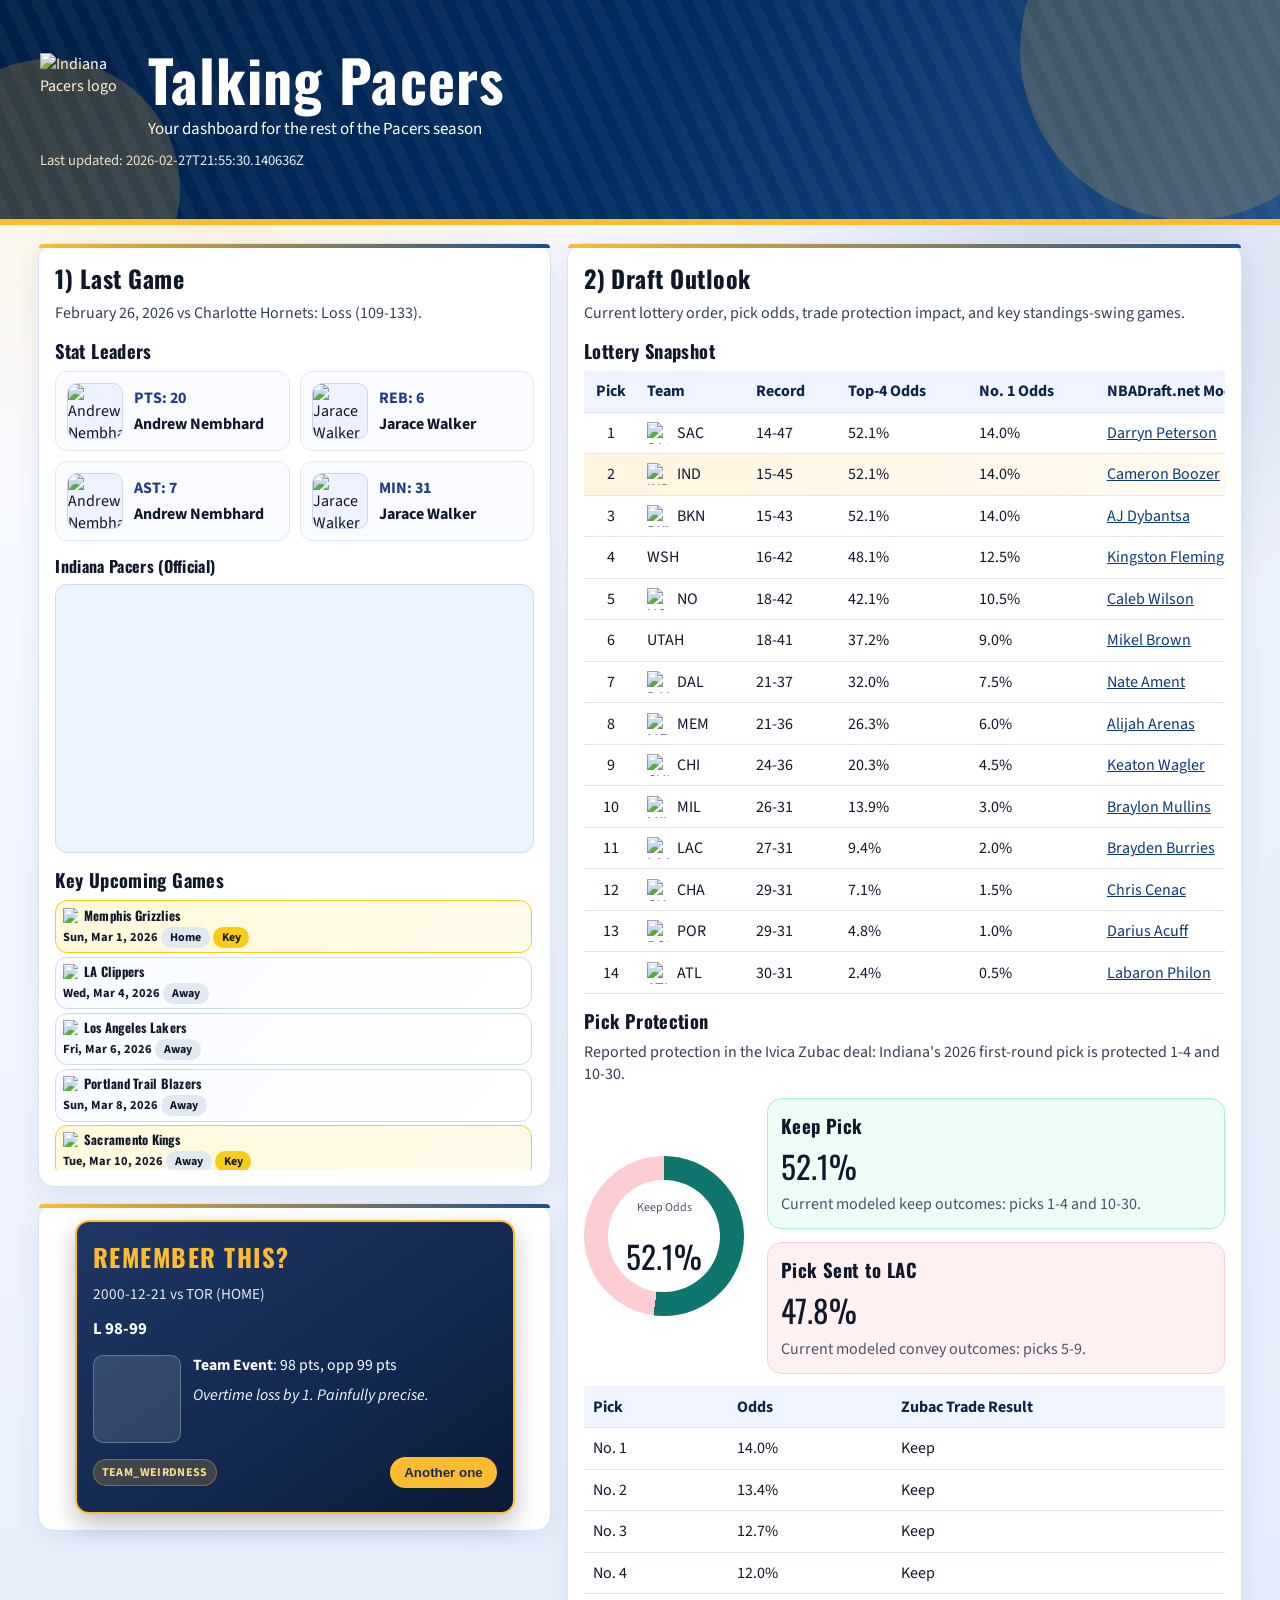
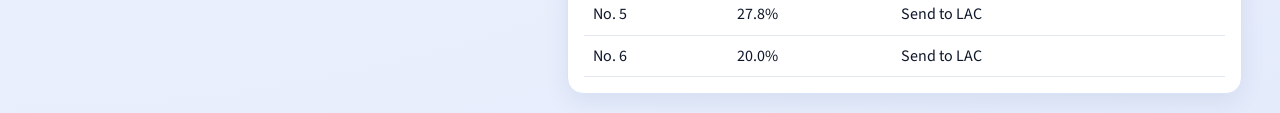
==== index.html @ 28912258 "Fix remember-this layout stacking and image fallback behavior" ====
<!doctype html>
<html lang="en">
  <head>
    <meta charset="UTF-8" />
    <meta name="viewport" content="width=device-width, initial-scale=1.0" />
    <title>Talking Pacers</title>
    <link rel="preconnect" href="https://fonts.googleapis.com" />
    <link rel="preconnect" href="https://fonts.gstatic.com" crossorigin />
    <link href="https://fonts.googleapis.com/css2?family=Oswald:wght@400;600;700&family=Source+Sans+3:wght@400;600;700&display=swap" rel="stylesheet" />
    <link rel="stylesheet" href="styles.css?v=20260224-4" />
  </head>
  <body>
    <header class="hero">
      <div class="hero__overlay"></div>
      <div class="hero__content">
        <div class="hero__brand">
          <img class="hero-logo" src="https://cdn.nba.com/logos/nba/1610612754/primary/L/logo.svg" alt="Indiana Pacers logo" />
          <div>
            <h1>Talking Pacers</h1>
            <p class="subtitle">Your dashboard for the rest of the Pacers season</p>
          </div>
        </div>
      </div>
    </header>

    <main>
      <div class="dashboard-grid">
        <div class="left-column">
          <section class="panel panel-missed" aria-labelledby="missed-title">
            <h2 id="missed-title">1) Last Game</h2>
            <p id="missed-meta" class="section-note"></p>
            <h3 class="subhead">Stat Leaders</h3>
            <div id="missed-grid" class="leader-grid"></div>
            <div id="missed-highlight" class="highlight-wrap"></div>
            <h3 class="subhead">Key Upcoming Games</h3>
            <div id="games-list" class="games"></div>
          </section>
        </div>

        <section class="panel panel-draft" aria-labelledby="draft-title">
          <h2 id="draft-title">2) Draft Outlook</h2>
          <p class="section-note">Current lottery order, pick odds, trade protection impact, and key standings-swing games.</p>

          <h3 class="subhead">Lottery Snapshot</h3>
          <div id="standings-table" class="table-wrap"></div>

          <h3 class="subhead">Pick Protection</h3>
          <p id="protection-summary" class="section-note"></p>
          <div class="odds-viz-wrap">
            <div id="odds-ring" class="odds-ring">
              <div class="odds-ring__inner">
                <p class="odds-ring__label">Keep Odds</p>
                <p id="keep-pct-ring" class="odds-ring__value"></p>
              </div>
            </div>
            <div class="odds-grid">
              <article class="odds-card keep">
                <h3>Keep Pick</h3>
                <p id="keep-pct" class="big-pct"></p>
                <p id="keep-detail" class="muted"></p>
              </article>
              <article class="odds-card send">
                <h3>Pick Sent to LAC</h3>
                <p id="send-pct" class="big-pct"></p>
                <p id="send-detail" class="muted"></p>
              </article>
            </div>
          </div>
          <div id="pick-odds-breakdown" class="table-wrap"></div>

        </section>

      </div>

    </main>

    <script src="script.js?v=20260224-4"></script>
    <script type="module">
      import { FEATURES } from './config/features.js';

      async function loadRememberThisCard() {
        try {
          const mod = await import('./components/RememberThisCard.jsx');
          return mod.default;
        } catch (_err) {
          const response = await fetch('./components/RememberThisCard.jsx', { cache: 'no-store' });
          const source = await response.text();
          const blobUrl = URL.createObjectURL(new Blob([source], { type: 'text/javascript' }));
          const mod = await import(blobUrl);
          URL.revokeObjectURL(blobUrl);
          return mod.default;
        }
      }

      if (FEATURES.rememberThis) {
        const grid = document.querySelector('.dashboard-grid');
        if (grid) {
          const RememberThisCard = await loadRememberThisCard();
          const section = document.createElement('section');
          section.className = 'panel remember-this-section';
          section.setAttribute('aria-label', 'Remember This?');
          section.appendChild(RememberThisCard());
          const leftColumn = grid.querySelector('.left-column');
          if (leftColumn) {
            leftColumn.appendChild(section);
          } else {
            grid.appendChild(section);
          }
        }
      }
    </script>
  </body>
</html>
---- styles.css ----
:root {
  --pacers-blue: #002d62;
  --pacers-yellow: #fdbb30;
  --pacers-slate: #1f4e88;
  --ink: #0f172a;
  --panel: #ffffff;
  --line: #d8e3f8;
  --danger: #be123c;
  --success: #0f766e;
}

* {
  box-sizing: border-box;
}

body {
  margin: 0;
  font-family: "Source Sans 3", "Helvetica Neue", sans-serif;
  color: var(--ink);
  background:
    radial-gradient(circle at 15% 5%, rgba(253, 187, 48, 0.2) 0, transparent 22%),
    radial-gradient(circle at 85% 18%, rgba(0, 45, 98, 0.14) 0, transparent 18%),
    radial-gradient(circle at top left, #ffffff 0%, #f2f5ff 38%, #e4ebfb 100%);
}

.hero {
  position: relative;
  overflow: hidden;
  color: #fff;
  background: linear-gradient(125deg, #001f46 0%, #002d62 50%, #1f4e88 100%);
  border-bottom: 6px solid var(--pacers-yellow);
}

.hero::before,
.hero::after {
  content: "";
  position: absolute;
  border-radius: 999px;
  background: rgba(253, 187, 48, 0.2);
}

.hero::before {
  width: 340px;
  height: 340px;
  top: -120px;
  right: -80px;
}

.hero::after {
  width: 260px;
  height: 260px;
  bottom: -100px;
  left: -80px;
}

.hero__overlay {
  position: absolute;
  inset: 0;
  background: repeating-linear-gradient(
    65deg,
    rgba(255, 255, 255, 0.04) 0,
    rgba(255, 255, 255, 0.04) 12px,
    transparent 12px,
    transparent 24px
  );
}

.hero__content {
  position: relative;
  max-width: 1240px;
  margin: 0 auto;
  padding: 3rem 1.25rem;
}

.hero__brand {
  display: flex;
  gap: 1rem;
  align-items: center;
}

.hero-logo {
  width: 92px;
  height: 92px;
  object-fit: contain;
  filter: drop-shadow(0 8px 18px rgba(0, 0, 0, 0.35));
}

.eyebrow {
  margin: 0;
  font-family: Oswald, sans-serif;
  text-transform: uppercase;
  letter-spacing: 0.08em;
  color: var(--pacers-yellow);
}

h1,
h2,
h3 {
  font-family: Oswald, sans-serif;
  letter-spacing: 0.02em;
  margin: 0;
}

h1 {
  margin-top: 0.18rem;
  font-size: clamp(2rem, 6vw, 3.6rem);
  line-height: 1;
}

.subtitle {
  margin: 0.55rem 0;
  max-width: 780px;
  font-size: 1.06rem;
}

.as-of {
  margin: 0;
  font-size: 0.92rem;
  opacity: 0.9;
}

main {
  max-width: 1240px;
  margin: 0 auto;
  padding: 1.15rem;
  display: grid;
  gap: 1rem;
}

.dashboard-grid {
  display: grid;
  gap: 1rem;
  grid-template-columns: minmax(320px, 0.95fr) minmax(520px, 1.25fr);
  align-items: start;
}

.left-column {
  display: grid;
  gap: 1rem;
  align-content: start;
}

.panel-draft {
  align-self: start;
}

.panel {
  background: var(--panel);
  border: 1px solid var(--line);
  border-radius: 16px;
  padding: 1rem;
  box-shadow: 0 8px 24px rgba(0, 45, 98, 0.08);
  position: relative;
}

.panel::before {
  content: "";
  position: absolute;
  top: 0;
  left: 0;
  right: 0;
  height: 4px;
  border-radius: 16px 16px 0 0;
  background: linear-gradient(90deg, var(--pacers-yellow), var(--pacers-slate));
}

.subhead {
  margin-top: 0.8rem;
  margin-bottom: 0.45rem;
  font-size: 1.15rem;
}

.section-note {
  margin: 0.35rem 0 0.8rem;
  color: #334155;
}

.table-wrap {
  overflow-x: auto;
}

table {
  width: 100%;
  border-collapse: collapse;
  min-width: 720px;
}

th,
td {
  padding: 0.58rem;
  border-bottom: 1px solid #e2e8f0;
  text-align: left;
}

th {
  background: #eff4ff;
  color: #0b2447;
  font-weight: 700;
}

.draft-table th:first-child,
.draft-table td:first-child {
  width: 54px;
  text-align: center;
}

tr.pacers-row {
  background: linear-gradient(90deg, rgba(253, 187, 48, 0.15) 0%, rgba(253, 187, 48, 0.06) 100%);
}

.team-cell {
  display: flex;
  align-items: center;
  gap: 0.45rem;
}

.team-logo {
  width: 22px;
  height: 22px;
  object-fit: contain;
}

.odds-viz-wrap {
  display: grid;
  grid-template-columns: 170px 1fr;
  gap: 0.8rem;
  align-items: center;
  margin-bottom: 0.8rem;
}

.odds-ring {
  width: 160px;
  height: 160px;
  border-radius: 999px;
  background: conic-gradient(var(--success) var(--keep-angle, 0deg), #fecdd3 0);
  display: grid;
  place-items: center;
}

.odds-ring__inner {
  width: 112px;
  height: 112px;
  border-radius: 999px;
  background: #fff;
  display: grid;
  place-items: center;
  text-align: center;
  padding: 0.4rem;
}

.odds-ring__label {
  margin: 0;
  font-size: 0.75rem;
  color: #475569;
}

.odds-ring__value {
  margin: 0;
  font-family: Oswald, sans-serif;
  font-size: 1.95rem;
  line-height: 1;
}

.odds-grid {
  display: grid;
  gap: 0.8rem;
}

.odds-card {
  border-radius: 14px;
  padding: 0.82rem;
  border: 1px solid transparent;
}

.odds-card.keep {
  background: #ecfdf5;
  border-color: #a7f3d0;
}

.odds-card.send {
  background: #fff1f2;
  border-color: #fecdd3;
}

.big-pct {
  margin: 0.26rem 0;
  font-size: 1.95rem;
  font-family: Oswald, sans-serif;
}

.muted {
  margin: 0;
  color: #475569;
}

.games {
  display: grid;
  gap: 0.22rem;
  grid-template-columns: 1fr;
  max-height: 270px;
  overflow-y: auto;
  padding-right: 0.15rem;
}

.game-item {
  border: 1px solid #c9dbfb;
  background: linear-gradient(130deg, #f8fbff 0%, #ffffff 100%);
  border-radius: 12px;
  padding: 0.28rem 0.42rem;
}

.game-item.key-game {
  border-color: #facc15;
  background: linear-gradient(130deg, #fff9db 0%, #fffbeb 100%);
}

.game-heading {
  display: flex;
  align-items: center;
  gap: 0.36rem;
  font-size: 0.8rem;
  margin: 0;
}

.game-logo {
  width: 15px;
  height: 15px;
  object-fit: contain;
}

.badge {
  display: inline-block;
  background: #e2e8f0;
  color: #0f172a;
  border-radius: 999px;
  padding: 0.12rem 0.55rem;
  font-size: 0.75rem;
  font-weight: 700;
}

.key-badge {
  background: #facc15;
  color: #111827;
}

.game-item p {
  margin: 0.12rem 0 0;
  font-size: 0.78rem;
}

.leader-grid {
  display: grid;
  grid-template-columns: repeat(2, minmax(0, 1fr));
  gap: 0.65rem;
}

.highlight-wrap {
  margin-top: 0.8rem;
}

.highlight-wrap h3 {
  font-size: 1rem;
  margin-bottom: 0.4rem;
}

.highlight-frame {
  border: 1px solid #c9dbfb;
  background: #eef4ff;
  border-radius: 12px;
  overflow: hidden;
  aspect-ratio: 16 / 9;
}

.highlight-frame iframe {
  width: 100%;
  height: 100%;
  border: 0;
}

.leader-card {
  border: 1px solid #dbeafe;
  border-radius: 12px;
  background: #f9fbff;
  padding: 0.68rem;
  display: grid;
  grid-template-columns: 56px 1fr;
  gap: 0.68rem;
  align-items: center;
}

.leader-photo {
  width: 56px;
  height: 56px;
  border-radius: 10px;
  object-fit: cover;
  background: #eef2ff;
  border: 1px solid #c9d6f2;
}

.stat-chip {
  display: inline-block;
  border-radius: 999px;
  background: #dbeafe;
  color: #1e3a8a;
  font-weight: 700;
  font-size: 0.72rem;
  padding: 0.12rem 0.46rem;
}

.leader-name {
  margin: 0.2rem 0 0;
  font-weight: 700;
}

.leader-statline {
  margin: 0;
  font-weight: 700;
  color: #1e3a8a;
}

.result-loss {
  color: #15803d;
  font-weight: 700;
}

.result-win {
  color: #b91c1c;
  font-weight: 700;
}

.small {
  margin: 0.2rem 0 0;
  color: #475569;
  font-size: 0.92rem;
}

.status-banner {
  margin: 0.35rem 0 0.65rem;
  padding: 0.45rem 0.6rem;
  border-radius: 8px;
  font-size: 0.88rem;
  font-weight: 700;
}

.status-banner-disabled {
  background: #fee2e2;
  color: #991b1b;
  border: 1px solid #fca5a5;
}

.status-banner-stale {
  background: #fef3c7;
  color: #92400e;
  border: 1px solid #fcd34d;
}

.status-banner-live {
  background: #dbeafe;
  color: #1e3a8a;
  border: 1px solid #93c5fd;
}

.sources ul {
  margin: 0.5rem 0 0;
  padding-left: 1rem;
}

.sources li {
  margin: 0.4rem 0;
}

a {
  color: #0a3a7a;
}

@media (max-width: 980px) {
  .dashboard-grid {
    grid-template-columns: 1fr;
  }

  .odds-viz-wrap {
    grid-template-columns: 1fr;
    justify-items: start;
  }
}

@media (max-width: 700px) {
  .hero__content {
    padding: 2.25rem 1rem;
  }

  .hero__brand {
    flex-direction: column;
    align-items: flex-start;
  }

  .hero-logo {
    width: 72px;
    height: 72px;
  }

  .panel {
    padding: 0.85rem;
  }

  .leader-card {
    grid-template-columns: 48px 1fr;
  }

  .leader-photo {
    width: 48px;
    height: 48px;
  }

  .leader-grid {
    grid-template-columns: 1fr;
  }
}

@media (max-width: 768px) {
  html,
  body {
    max-width: 100%;
    overflow-x: hidden;
  }

  main {
    padding: 0.9rem 0.75rem;
  }

  .dashboard-grid,
  .panel,
  .odds-viz-wrap,
  .odds-grid,
  .leader-grid,
  .leader-card {
    min-width: 0;
  }

  .panel {
    border-radius: 14px;
  }

  .table-wrap {
    width: 100%;
    max-width: 100%;
  }

  table {
    min-width: 640px;
  }

  th,
  td {
    padding: 0.5rem;
    font-size: 0.92rem;
  }

  .team-cell,
  .game-heading {
    flex-wrap: wrap;
  }

  .odds-viz-wrap {
    gap: 0.7rem;
  }

  .odds-ring {
    width: 140px;
    height: 140px;
  }

  .odds-ring__inner {
    width: 96px;
    height: 96px;
  }

  .odds-ring__value,
  .big-pct {
    font-size: 1.7rem;
  }

  .games {
    max-height: 250px;
  }
}

@media (max-width: 480px) {
  .hero__content {
    padding: 2rem 0.85rem;
  }

  main {
    padding: 0.75rem 0.55rem;
  }

  .panel {
    padding: 0.75rem;
  }

  .subhead {
    font-size: 1.05rem;
  }

  table {
    min-width: 560px;
  }

  th,
  td {
    font-size: 0.86rem;
  }
}
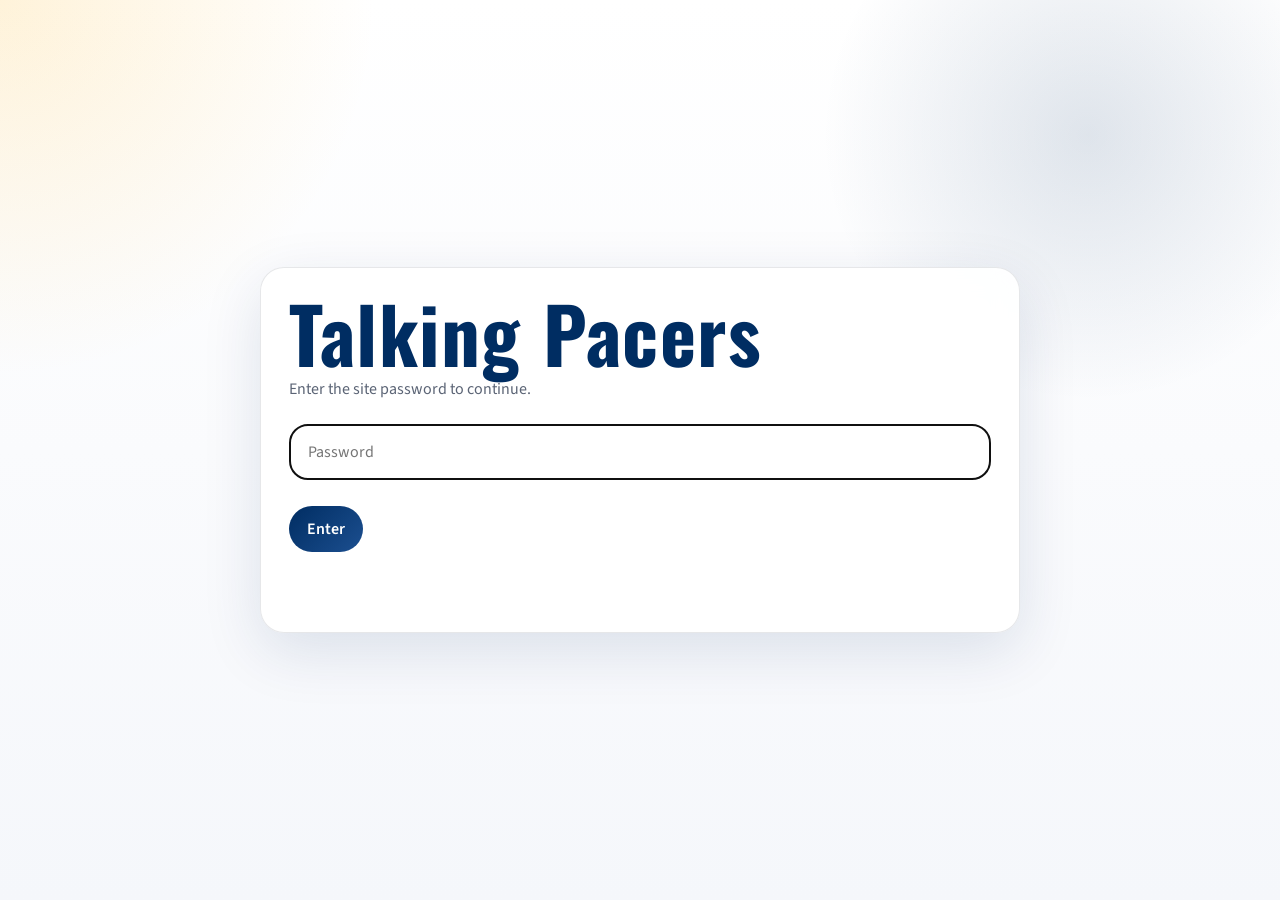
==== commit 0744e3f6: "Add server-side Pacers ask endpoint" ====
--- a/index.html
+++ b/index.html
@@ -6,107 +6,286 @@
     <title>Talking Pacers</title>
     <link rel="preconnect" href="https://fonts.googleapis.com" />
     <link rel="preconnect" href="https://fonts.gstatic.com" crossorigin />
-    <link href="https://fonts.googleapis.com/css2?family=Oswald:wght@400;600;700&family=Source+Sans+3:wght@400;600;700&display=swap" rel="stylesheet" />
-    <link rel="stylesheet" href="styles.css?v=20260224-4" />
+    <link href="https://fonts.googleapis.com/css2?family=Oswald:wght@400;600;700&family=Source+Sans+3:wght@400;500;600&display=swap" rel="stylesheet" />
+    <style>
+      :root {
+        --bg: #f5f7fb;
+        --panel: rgba(255, 255, 255, 0.92);
+        --ink: #0f172a;
+        --muted: #5b6475;
+        --line: rgba(15, 23, 42, 0.1);
+        --blue: #002d62;
+        --gold: #fdbb30;
+      }
+
+      * { box-sizing: border-box; }
+
+      body {
+        margin: 0;
+        min-height: 100vh;
+        font-family: "Source Sans 3", "Helvetica Neue", sans-serif;
+        color: var(--ink);
+        background:
+          radial-gradient(circle at top left, rgba(253, 187, 48, 0.18), transparent 24%),
+          radial-gradient(circle at 85% 15%, rgba(0, 45, 98, 0.12), transparent 20%),
+          linear-gradient(180deg, #ffffff 0%, var(--bg) 100%);
+      }
+
+      .shell {
+        min-height: 100vh;
+        display: grid;
+        place-items: center;
+        padding: 24px;
+      }
+
+      .card {
+        width: min(100%, 760px);
+        background: var(--panel);
+        border: 1px solid var(--line);
+        border-radius: 24px;
+        box-shadow: 0 18px 60px rgba(0, 45, 98, 0.12);
+        padding: 28px;
+        position: relative;
+        backdrop-filter: blur(12px);
+      }
+
+      .lock-btn {
+        position: absolute;
+        top: 16px;
+        right: 16px;
+        border: 1px solid var(--line);
+        background: #fff;
+        color: var(--muted);
+        border-radius: 999px;
+        padding: 8px 12px;
+        font: inherit;
+        cursor: pointer;
+      }
+
+      .lock-btn:hover { color: var(--ink); }
+
+      .gate, .app {
+        display: none;
+      }
+
+      .gate.active, .app.active {
+        display: block;
+      }
+
+      h1 {
+        margin: 0 0 10px;
+        font-family: Oswald, sans-serif;
+        font-size: clamp(2.2rem, 8vw, 4.8rem);
+        line-height: 0.95;
+        letter-spacing: 0.02em;
+        color: var(--blue);
+      }
+
+      .subtle {
+        margin: 0 0 24px;
+        color: var(--muted);
+        font-size: 1rem;
+      }
+
+      .field,
+      .ask-box {
+        width: 100%;
+        border: 1px solid var(--line);
+        border-radius: 18px;
+        padding: 16px 18px;
+        font: inherit;
+        font-size: 1rem;
+        color: var(--ink);
+        background: #fff;
+        resize: vertical;
+      }
+
+      .field { margin-bottom: 12px; }
+
+      .actions {
+        display: flex;
+        gap: 12px;
+        margin-top: 14px;
+        align-items: center;
+        flex-wrap: wrap;
+      }
+
+      .btn {
+        border: 0;
+        border-radius: 999px;
+        padding: 12px 18px;
+        font: inherit;
+        font-weight: 600;
+        cursor: pointer;
+      }
+
+      .btn-primary {
+        background: linear-gradient(135deg, var(--blue), #1c4f90);
+        color: #fff;
+      }
+
+      .btn-secondary {
+        background: #fff;
+        border: 1px solid var(--line);
+        color: var(--muted);
+      }
+
+      .status {
+        min-height: 24px;
+        margin-top: 12px;
+        color: var(--muted);
+      }
+
+      .answer {
+        margin-top: 18px;
+        padding-top: 18px;
+        border-top: 1px solid var(--line);
+        color: var(--ink);
+        white-space: pre-wrap;
+      }
+
+      .hint {
+        margin-top: 10px;
+        font-size: 0.92rem;
+        color: var(--muted);
+      }
+
+      @media (max-width: 640px) {
+        .card { padding: 22px; border-radius: 20px; }
+      }
+    </style>
   </head>
   <body>
-    <header class="hero">
-      <div class="hero__overlay"></div>
-      <div class="hero__content">
-        <div class="hero__brand">
-          <img class="hero-logo" src="https://cdn.nba.com/logos/nba/1610612754/primary/L/logo.svg" alt="Indiana Pacers logo" />
-          <div>
-            <h1>Talking Pacers</h1>
-            <p class="subtitle">Your dashboard for the rest of the Pacers season</p>
+    <div class="shell">
+      <main class="card" aria-live="polite">
+        <button id="logoutButton" class="lock-btn" type="button" hidden title="Lock and log out">Lock</button>
+
+        <section id="passwordGate" class="gate active" aria-labelledby="gate-title">
+          <h1 id="gate-title">Talking Pacers</h1>
+          <p class="subtle">Enter the site password to continue.</p>
+          <input id="passwordInput" class="field" type="password" placeholder="Password" autocomplete="current-password" />
+          <div class="actions">
+            <button id="unlockButton" class="btn btn-primary" type="button">Enter</button>
           </div>
-        </div>
-      </div>
-    </header>
-
-    <main>
-      <div class="dashboard-grid">
-        <div class="left-column">
-          <section class="panel panel-missed" aria-labelledby="missed-title">
-            <h2 id="missed-title">1) Last Game</h2>
-            <p id="missed-meta" class="section-note"></p>
-            <h3 class="subhead">Stat Leaders</h3>
-            <div id="missed-grid" class="leader-grid"></div>
-            <div id="missed-highlight" class="highlight-wrap"></div>
-            <h3 class="subhead">Key Upcoming Games</h3>
-            <div id="games-list" class="games"></div>
-          </section>
-        </div>
-
-        <section class="panel panel-draft" aria-labelledby="draft-title">
-          <h2 id="draft-title">2) Draft Outlook</h2>
-          <p class="section-note">Current lottery order, pick odds, trade protection impact, and key standings-swing games.</p>
-
-          <h3 class="subhead">Lottery Snapshot</h3>
-          <div id="standings-table" class="table-wrap"></div>
-
-          <h3 class="subhead">Pick Protection</h3>
-          <p id="protection-summary" class="section-note"></p>
-          <div class="odds-viz-wrap">
-            <div id="odds-ring" class="odds-ring">
-              <div class="odds-ring__inner">
-                <p class="odds-ring__label">Keep Odds</p>
-                <p id="keep-pct-ring" class="odds-ring__value"></p>
-              </div>
-            </div>
-            <div class="odds-grid">
-              <article class="odds-card keep">
-                <h3>Keep Pick</h3>
-                <p id="keep-pct" class="big-pct"></p>
-                <p id="keep-detail" class="muted"></p>
-              </article>
-              <article class="odds-card send">
-                <h3>Pick Sent to LAC</h3>
-                <p id="send-pct" class="big-pct"></p>
-                <p id="send-detail" class="muted"></p>
-              </article>
-            </div>
+          <p id="gateStatus" class="status"></p>
+        </section>
+
+        <section id="chatApp" class="app" aria-labelledby="app-title">
+          <h1 id="app-title">Let's talk pacers.</h1>
+          <p class="subtle">Ask a Pacers question. Full AI and RAG wiring will plug in here later.</p>
+          <textarea id="questionInput" class="ask-box" rows="6" placeholder="What do you want to know about the Pacers?"></textarea>
+          <div class="actions">
+            <button id="askButton" class="btn btn-primary" type="button">Ask</button>
           </div>
-          <div id="pick-odds-breakdown" class="table-wrap"></div>
-
+          <p id="askStatus" class="status"></p>
+          <p class="hint">Server-side AI only. Future RAG logic will plug into the same endpoint.</p>
+          <div id="responseBox" class="answer" hidden></div>
         </section>
-
-      </div>
-
-    </main>
-
-    <script src="script.js?v=20260224-4"></script>
-    <script type="module">
-      import { FEATURES } from './config/features.js';
-
-      async function loadRememberThisCard() {
+      </main>
+    </div>
+
+    <script>
+      const PASSWORD = 'IkeDiogu';
+      const ACCESS_KEY = 'talking_pacers_access';
+
+      const passwordGate = document.getElementById('passwordGate');
+      const chatApp = document.getElementById('chatApp');
+      const passwordInput = document.getElementById('passwordInput');
+      const gateStatus = document.getElementById('gateStatus');
+      const responseBox = document.getElementById('responseBox');
+      const askStatus = document.getElementById('askStatus');
+      const questionInput = document.getElementById('questionInput');
+      const logoutButton = document.getElementById('logoutButton');
+      const askButton = document.getElementById('askButton');
+
+      function setUnlocked(unlocked) {
+        if (unlocked) {
+          localStorage.setItem(ACCESS_KEY, 'granted');
+          passwordGate.classList.remove('active');
+          chatApp.classList.add('active');
+          logoutButton.hidden = false;
+          questionInput.focus();
+          return;
+        }
+
+        localStorage.removeItem(ACCESS_KEY);
+        passwordGate.classList.add('active');
+        chatApp.classList.remove('active');
+        logoutButton.hidden = true;
+        responseBox.hidden = true;
+        responseBox.textContent = '';
+        askStatus.textContent = '';
+        gateStatus.textContent = '';
+        passwordInput.value = '';
+        passwordInput.focus();
+      }
+
+      function handleUnlock() {
+        if (passwordInput.value === PASSWORD) {
+          setUnlocked(true);
+        } else {
+          gateStatus.textContent = 'Incorrect password.';
+        }
+      }
+
+      async function handleAsk() {
+        const question = questionInput.value.trim();
+        if (!question) {
+          askStatus.textContent = 'Enter a question first.';
+          responseBox.hidden = true;
+          return;
+        }
+
+        askButton.disabled = true;
+        askButton.textContent = 'Thinking...';
+        askStatus.textContent = 'Loading...';
+        responseBox.hidden = true;
+
         try {
-          const mod = await import('./components/RememberThisCard.jsx');
-          return mod.default;
-        } catch (_err) {
-          const response = await fetch('./components/RememberThisCard.jsx', { cache: 'no-store' });
-          const source = await response.text();
-          const blobUrl = URL.createObjectURL(new Blob([source], { type: 'text/javascript' }));
-          const mod = await import(blobUrl);
-          URL.revokeObjectURL(blobUrl);
-          return mod.default;
-        }
-      }
-
-      if (FEATURES.rememberThis) {
-        const grid = document.querySelector('.dashboard-grid');
-        if (grid) {
-          const RememberThisCard = await loadRememberThisCard();
-          const section = document.createElement('section');
-          section.className = 'panel remember-this-section';
-          section.setAttribute('aria-label', 'Remember This?');
-          section.appendChild(RememberThisCard());
-          const leftColumn = grid.querySelector('.left-column');
-          if (leftColumn) {
-            leftColumn.appendChild(section);
-          } else {
-            grid.appendChild(section);
+          const response = await fetch('/api/ask', {
+            method: 'POST',
+            headers: { 'Content-Type': 'application/json' },
+            body: JSON.stringify({ question })
+          });
+
+          const payload = await response.json();
+          if (!response.ok) {
+            throw new Error(payload.error || 'Request failed.');
           }
-        }
+
+          responseBox.textContent = payload.answer || 'No response returned.';
+          responseBox.hidden = false;
+          askStatus.textContent = '';
+        } catch (error) {
+          askStatus.textContent = error.message || 'Something went wrong.';
+          responseBox.hidden = true;
+        } finally {
+          askButton.disabled = false;
+          askButton.textContent = 'Ask';
+        }
+      }
+
+      document.getElementById('unlockButton').addEventListener('click', handleUnlock);
+      passwordInput.addEventListener('keydown', (event) => {
+        if (event.key === 'Enter') {
+          event.preventDefault();
+          handleUnlock();
+        }
+      });
+
+      askButton.addEventListener('click', handleAsk);
+      questionInput.addEventListener('keydown', (event) => {
+        if ((event.metaKey || event.ctrlKey) && event.key === 'Enter') {
+          event.preventDefault();
+          handleAsk();
+        }
+      });
+      logoutButton.addEventListener('click', () => setUnlocked(false));
+
+      if (localStorage.getItem(ACCESS_KEY) === 'granted') {
+        setUnlocked(true);
+      } else {
+        passwordInput.focus();
       }
     </script>
   </body>
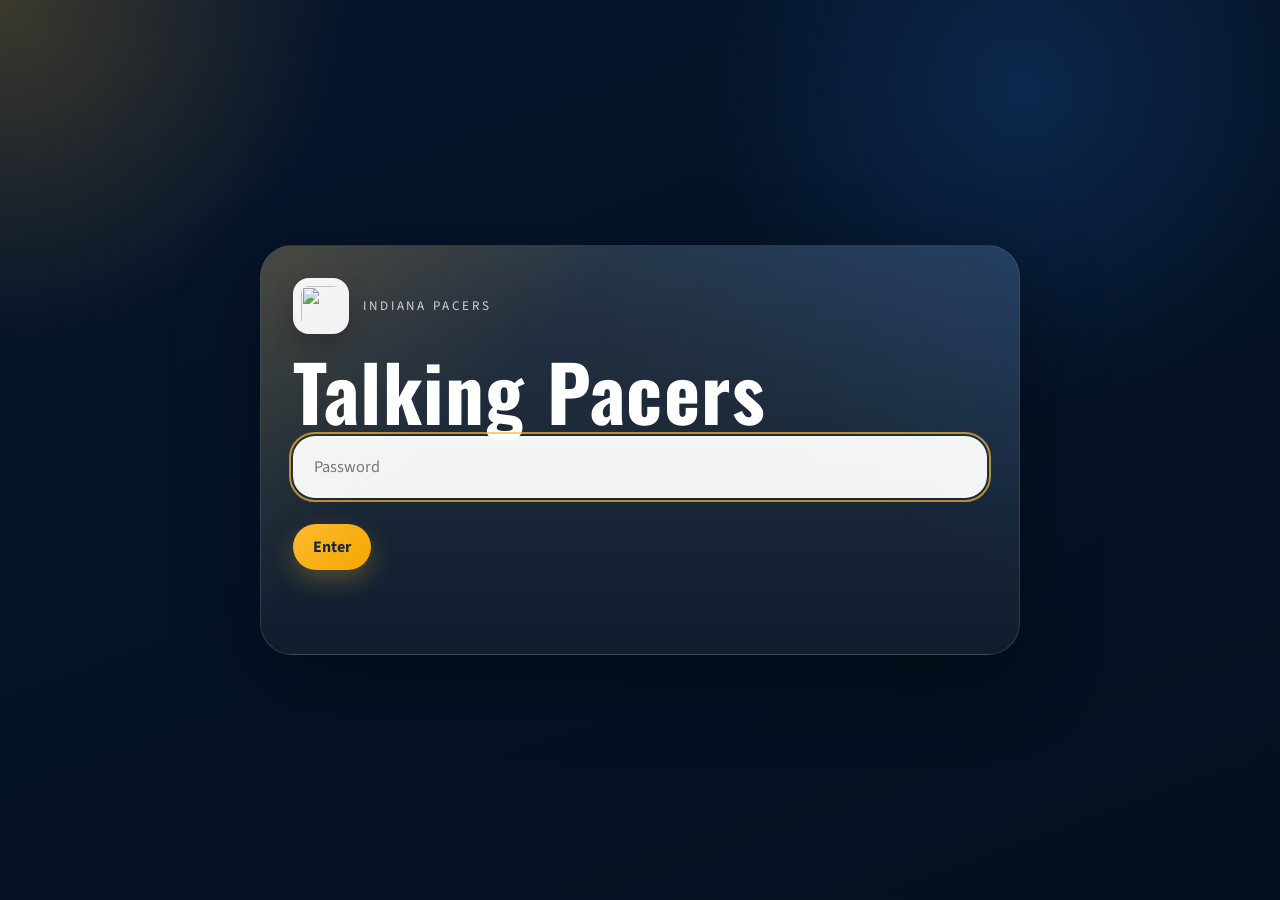
==== commit 21ade7de: "Add grounded Pacers chat and refresh landing page" ====
--- a/index.html
+++ b/index.html
@@ -9,13 +9,17 @@
     <link href="https://fonts.googleapis.com/css2?family=Oswald:wght@400;600;700&family=Source+Sans+3:wght@400;500;600&display=swap" rel="stylesheet" />
     <style>
       :root {
-        --bg: #f5f7fb;
-        --panel: rgba(255, 255, 255, 0.92);
+        --bg: #06152d;
+        --bg-deep: #03101f;
+        --panel: rgba(255, 255, 255, 0.95);
+        --panel-soft: rgba(255, 255, 255, 0.08);
         --ink: #0f172a;
-        --muted: #5b6475;
-        --line: rgba(15, 23, 42, 0.1);
+        --muted: #4c5a70;
+        --line: rgba(255, 255, 255, 0.12);
         --blue: #002d62;
+        --blue-bright: #1f5daa;
         --gold: #fdbb30;
+        --gold-soft: rgba(253, 187, 48, 0.18);
       }
 
       * { box-sizing: border-box; }
@@ -24,11 +28,11 @@
         margin: 0;
         min-height: 100vh;
         font-family: "Source Sans 3", "Helvetica Neue", sans-serif;
-        color: var(--ink);
+        color: #fff;
         background:
-          radial-gradient(circle at top left, rgba(253, 187, 48, 0.18), transparent 24%),
-          radial-gradient(circle at 85% 15%, rgba(0, 45, 98, 0.12), transparent 20%),
-          linear-gradient(180deg, #ffffff 0%, var(--bg) 100%);
+          radial-gradient(circle at top left, rgba(253, 187, 48, 0.22), transparent 22%),
+          radial-gradient(circle at 80% 10%, rgba(31, 93, 170, 0.28), transparent 24%),
+          linear-gradient(160deg, var(--bg) 0%, var(--bg-deep) 100%);
       }
 
       .shell {
@@ -40,29 +44,47 @@
 
       .card {
         width: min(100%, 760px);
-        background: var(--panel);
+        background:
+          linear-gradient(180deg, rgba(255, 255, 255, 0.14), rgba(255, 255, 255, 0.05)),
+          rgba(4, 18, 36, 0.72);
         border: 1px solid var(--line);
-        border-radius: 24px;
-        box-shadow: 0 18px 60px rgba(0, 45, 98, 0.12);
-        padding: 28px;
+        border-radius: 32px;
+        box-shadow: 0 24px 80px rgba(0, 0, 0, 0.34);
+        padding: 32px;
         position: relative;
-        backdrop-filter: blur(12px);
+        overflow: hidden;
+        backdrop-filter: blur(20px);
+      }
+
+      .card::before {
+        content: "";
+        position: absolute;
+        inset: 0;
+        background:
+          linear-gradient(135deg, rgba(253, 187, 48, 0.16), transparent 32%),
+          linear-gradient(210deg, rgba(31, 93, 170, 0.28), transparent 40%);
+        pointer-events: none;
       }
 
       .lock-btn {
         position: absolute;
         top: 16px;
         right: 16px;
-        border: 1px solid var(--line);
-        background: #fff;
-        color: var(--muted);
+        z-index: 1;
+        border: 1px solid rgba(255, 255, 255, 0.18);
+        background: rgba(255, 255, 255, 0.08);
+        color: rgba(255, 255, 255, 0.86);
         border-radius: 999px;
         padding: 8px 12px;
         font: inherit;
         cursor: pointer;
-      }
-
-      .lock-btn:hover { color: var(--ink); }
+        backdrop-filter: blur(8px);
+      }
+
+      .lock-btn:hover {
+        color: #fff;
+        border-color: rgba(253, 187, 48, 0.44);
+      }
 
       .gate, .app {
         display: none;
@@ -70,6 +92,36 @@
 
       .gate.active, .app.active {
         display: block;
+      }
+
+      .gate,
+      .app {
+        position: relative;
+        z-index: 1;
+      }
+
+      .brand {
+        display: flex;
+        align-items: center;
+        gap: 14px;
+        margin-bottom: 20px;
+      }
+
+      .brand-logo {
+        width: 56px;
+        height: 56px;
+        border-radius: 16px;
+        background: rgba(255, 255, 255, 0.94);
+        padding: 8px;
+        box-shadow: 0 12px 24px rgba(0, 0, 0, 0.18);
+      }
+
+      .brand-mark {
+        margin: 0;
+        color: rgba(255, 255, 255, 0.78);
+        font-size: 0.82rem;
+        letter-spacing: 0.22em;
+        text-transform: uppercase;
       }
 
       h1 {
@@ -78,29 +130,37 @@
         font-size: clamp(2.2rem, 8vw, 4.8rem);
         line-height: 0.95;
         letter-spacing: 0.02em;
-        color: var(--blue);
+        color: #ffffff;
+        text-wrap: balance;
       }
 
       .subtle {
         margin: 0 0 24px;
-        color: var(--muted);
+        color: rgba(255, 255, 255, 0.72);
         font-size: 1rem;
       }
 
       .field,
       .ask-box {
         width: 100%;
-        border: 1px solid var(--line);
-        border-radius: 18px;
-        padding: 16px 18px;
+        border: 1px solid rgba(255, 255, 255, 0.16);
+        border-radius: 22px;
+        padding: 18px 20px;
         font: inherit;
-        font-size: 1rem;
+        font-size: 1.02rem;
         color: var(--ink);
-        background: #fff;
+        background: var(--panel);
         resize: vertical;
+        box-shadow: inset 0 1px 0 rgba(255, 255, 255, 0.22);
       }
 
       .field { margin-bottom: 12px; }
+
+      .field:focus,
+      .ask-box:focus {
+        outline: 2px solid rgba(253, 187, 48, 0.7);
+        outline-offset: 2px;
+      }
 
       .actions {
         display: flex;
@@ -113,45 +173,37 @@
       .btn {
         border: 0;
         border-radius: 999px;
-        padding: 12px 18px;
+        padding: 12px 20px;
         font: inherit;
-        font-weight: 600;
+        font-weight: 700;
         cursor: pointer;
       }
 
       .btn-primary {
-        background: linear-gradient(135deg, var(--blue), #1c4f90);
-        color: #fff;
-      }
-
-      .btn-secondary {
-        background: #fff;
-        border: 1px solid var(--line);
-        color: var(--muted);
+        background: linear-gradient(135deg, var(--gold), #f5a600);
+        color: #17263e;
+        box-shadow: 0 10px 24px rgba(253, 187, 48, 0.28);
       }
 
       .status {
         min-height: 24px;
         margin-top: 12px;
-        color: var(--muted);
+        color: rgba(255, 255, 255, 0.74);
       }
 
       .answer {
         margin-top: 18px;
-        padding-top: 18px;
-        border-top: 1px solid var(--line);
-        color: var(--ink);
+        padding: 18px 20px 0;
+        border-top: 1px solid rgba(255, 255, 255, 0.12);
+        color: #f8fbff;
         white-space: pre-wrap;
-      }
-
-      .hint {
-        margin-top: 10px;
-        font-size: 0.92rem;
-        color: var(--muted);
+        font-size: 1.02rem;
+        line-height: 1.6;
       }
 
       @media (max-width: 640px) {
-        .card { padding: 22px; border-radius: 20px; }
+        .card { padding: 24px; border-radius: 24px; }
+        .brand-logo { width: 48px; height: 48px; }
       }
     </style>
   </head>
@@ -161,8 +213,11 @@
         <button id="logoutButton" class="lock-btn" type="button" hidden title="Lock and log out">Lock</button>
 
         <section id="passwordGate" class="gate active" aria-labelledby="gate-title">
+          <div class="brand" aria-hidden="true">
+            <img class="brand-logo" src="https://cdn.nba.com/logos/nba/1610612754/primary/L/logo.svg" alt="" />
+            <p class="brand-mark">Indiana Pacers</p>
+          </div>
           <h1 id="gate-title">Talking Pacers</h1>
-          <p class="subtle">Enter the site password to continue.</p>
           <input id="passwordInput" class="field" type="password" placeholder="Password" autocomplete="current-password" />
           <div class="actions">
             <button id="unlockButton" class="btn btn-primary" type="button">Enter</button>
@@ -171,14 +226,16 @@
         </section>
 
         <section id="chatApp" class="app" aria-labelledby="app-title">
+          <div class="brand" aria-hidden="true">
+            <img class="brand-logo" src="https://cdn.nba.com/logos/nba/1610612754/primary/L/logo.svg" alt="" />
+            <p class="brand-mark">Indiana Pacers</p>
+          </div>
           <h1 id="app-title">Let's talk pacers.</h1>
-          <p class="subtle">Ask a Pacers question. Full AI and RAG wiring will plug in here later.</p>
           <textarea id="questionInput" class="ask-box" rows="6" placeholder="What do you want to know about the Pacers?"></textarea>
           <div class="actions">
             <button id="askButton" class="btn btn-primary" type="button">Ask</button>
           </div>
           <p id="askStatus" class="status"></p>
-          <p class="hint">Server-side AI only. Future RAG logic will plug into the same endpoint.</p>
           <div id="responseBox" class="answer" hidden></div>
         </section>
       </main>
@@ -248,12 +305,16 @@
             body: JSON.stringify({ question })
           });
 
-          const payload = await response.json();
+          const payload = await response.json().catch(() => null);
           if (!response.ok) {
-            throw new Error(payload.error || 'Request failed.');
+            throw new Error(payload?.error || 'OpenAI request failed.');
           }
 
-          responseBox.textContent = payload.answer || 'No response returned.';
+          if (typeof payload?.answer !== 'string' || !payload.answer.trim()) {
+            throw new Error('Malformed response from server.');
+          }
+
+          responseBox.textContent = payload.answer.trim();
           responseBox.hidden = false;
           askStatus.textContent = '';
         } catch (error) {
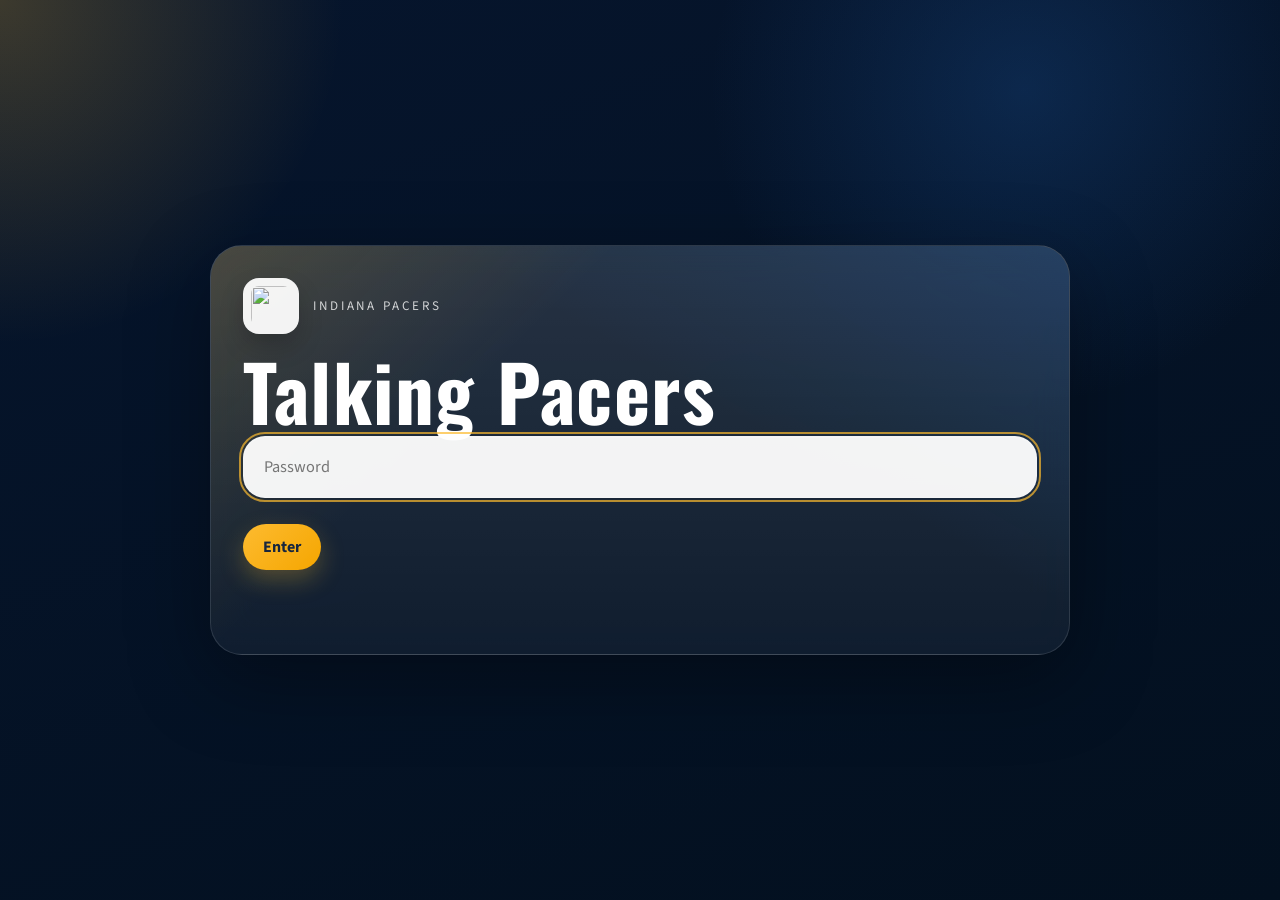
==== commit 32ebd245: "Tighten Phase 1 grounding reliability" ====
--- a/index.html
+++ b/index.html
@@ -12,14 +12,10 @@
         --bg: #06152d;
         --bg-deep: #03101f;
         --panel: rgba(255, 255, 255, 0.95);
-        --panel-soft: rgba(255, 255, 255, 0.08);
         --ink: #0f172a;
         --muted: #4c5a70;
         --line: rgba(255, 255, 255, 0.12);
-        --blue: #002d62;
-        --blue-bright: #1f5daa;
         --gold: #fdbb30;
-        --gold-soft: rgba(253, 187, 48, 0.18);
       }
 
       * { box-sizing: border-box; }
@@ -43,7 +39,7 @@
       }
 
       .card {
-        width: min(100%, 760px);
+        width: min(100%, 860px);
         background:
           linear-gradient(180deg, rgba(255, 255, 255, 0.14), rgba(255, 255, 255, 0.05)),
           rgba(4, 18, 36, 0.72);
@@ -86,19 +82,9 @@
         border-color: rgba(253, 187, 48, 0.44);
       }
 
-      .gate, .app {
-        display: none;
-      }
-
-      .gate.active, .app.active {
-        display: block;
-      }
-
-      .gate,
-      .app {
-        position: relative;
-        z-index: 1;
-      }
+      .gate, .app { display: none; }
+      .gate.active, .app.active { display: block; }
+      .gate, .app { position: relative; z-index: 1; }
 
       .brand {
         display: flex;
@@ -132,12 +118,6 @@
         letter-spacing: 0.02em;
         color: #ffffff;
         text-wrap: balance;
-      }
-
-      .subtle {
-        margin: 0 0 24px;
-        color: rgba(255, 255, 255, 0.72);
-        font-size: 1rem;
       }
 
       .field,
@@ -162,12 +142,104 @@
         outline-offset: 2px;
       }
 
+      .chat-thread {
+        display: grid;
+        gap: 14px;
+        margin: 22px 0 0;
+      }
+
+      .message {
+        border-radius: 22px;
+        padding: 16px 18px;
+        max-width: 88%;
+        white-space: pre-wrap;
+        line-height: 1.55;
+      }
+
+      .message-user {
+        justify-self: end;
+        background: linear-gradient(135deg, rgba(253, 187, 48, 0.95), rgba(245, 166, 0, 0.95));
+        color: #17263e;
+      }
+
+      .message-assistant {
+        justify-self: start;
+        background: rgba(255, 255, 255, 0.12);
+        border: 1px solid rgba(255, 255, 255, 0.1);
+        color: #f8fbff;
+      }
+
+      .message-sources {
+        margin-top: 14px;
+        padding-top: 12px;
+        border-top: 1px solid rgba(255, 255, 255, 0.12);
+      }
+
+      .sources-title {
+        margin: 0 0 8px;
+        font-size: 0.92rem;
+        color: rgba(255, 255, 255, 0.74);
+        text-transform: uppercase;
+        letter-spacing: 0.08em;
+      }
+
+      .sources-list {
+        display: grid;
+        gap: 8px;
+      }
+
+      .source-link,
+      .source-text {
+        font-size: 0.98rem;
+      }
+
+      .source-link {
+        color: #ffe29a;
+        text-decoration: none;
+      }
+
+      .source-link:hover { text-decoration: underline; }
+      .source-text { color: rgba(255, 255, 255, 0.8); }
+
       .actions {
         display: flex;
         gap: 12px;
         margin-top: 14px;
         align-items: center;
         flex-wrap: wrap;
+      }
+
+      .debug-toggle {
+        display: inline-flex;
+        align-items: center;
+        gap: 8px;
+        color: rgba(255, 255, 255, 0.78);
+        font-size: 0.95rem;
+      }
+
+      .debug-panel {
+        margin-top: 14px;
+        padding-top: 12px;
+        border-top: 1px solid rgba(255, 255, 255, 0.12);
+      }
+
+      .debug-title {
+        margin: 0 0 8px;
+        font-size: 0.92rem;
+        color: rgba(255, 255, 255, 0.74);
+        text-transform: uppercase;
+        letter-spacing: 0.08em;
+      }
+
+      .debug-pre {
+        margin: 0;
+        padding: 12px;
+        border-radius: 14px;
+        background: rgba(3, 16, 31, 0.5);
+        color: rgba(255, 255, 255, 0.88);
+        font-size: 0.9rem;
+        overflow-x: auto;
+        white-space: pre-wrap;
       }
 
       .btn {
@@ -191,19 +263,10 @@
         color: rgba(255, 255, 255, 0.74);
       }
 
-      .answer {
-        margin-top: 18px;
-        padding: 18px 20px 0;
-        border-top: 1px solid rgba(255, 255, 255, 0.12);
-        color: #f8fbff;
-        white-space: pre-wrap;
-        font-size: 1.02rem;
-        line-height: 1.6;
-      }
-
       @media (max-width: 640px) {
         .card { padding: 24px; border-radius: 24px; }
         .brand-logo { width: 48px; height: 48px; }
+        .message { max-width: 100%; }
       }
     </style>
   </head>
@@ -231,12 +294,16 @@
             <p class="brand-mark">Indiana Pacers</p>
           </div>
           <h1 id="app-title">Let's talk pacers.</h1>
-          <textarea id="questionInput" class="ask-box" rows="6" placeholder="What do you want to know about the Pacers?"></textarea>
+          <div id="chatThread" class="chat-thread"></div>
+          <textarea id="questionInput" class="ask-box" rows="4"></textarea>
           <div class="actions">
             <button id="askButton" class="btn btn-primary" type="button">Ask</button>
+            <label class="debug-toggle">
+              <input id="debugToggle" type="checkbox" />
+              Debug
+            </label>
           </div>
           <p id="askStatus" class="status"></p>
-          <div id="responseBox" class="answer" hidden></div>
         </section>
       </main>
     </div>
@@ -244,16 +311,92 @@
     <script>
       const PASSWORD = 'IkeDiogu';
       const ACCESS_KEY = 'talking_pacers_access';
+      const conversation = [];
 
       const passwordGate = document.getElementById('passwordGate');
       const chatApp = document.getElementById('chatApp');
       const passwordInput = document.getElementById('passwordInput');
       const gateStatus = document.getElementById('gateStatus');
-      const responseBox = document.getElementById('responseBox');
       const askStatus = document.getElementById('askStatus');
       const questionInput = document.getElementById('questionInput');
       const logoutButton = document.getElementById('logoutButton');
       const askButton = document.getElementById('askButton');
+      const chatThread = document.getElementById('chatThread');
+      const debugToggle = document.getElementById('debugToggle');
+      const searchParams = new URLSearchParams(window.location.search);
+
+      if (searchParams.get('debug') === '1') {
+        debugToggle.checked = true;
+      }
+
+      function sourceLabel(source) {
+        const bits = [];
+        if (source.date) bits.push(source.date);
+        if (source.opponent) bits.push(`vs ${source.opponent}`);
+        return bits.length > 0 ? `${source.title} (${bits.join(', ')})` : source.title;
+      }
+
+      function renderConversation() {
+        chatThread.innerHTML = '';
+
+        for (const message of conversation) {
+          const bubble = document.createElement('article');
+          bubble.className = `message message-${message.role}`;
+          bubble.textContent = message.content;
+
+          if (message.role === 'assistant' && Array.isArray(message.sources) && message.sources.length > 0) {
+            const sourcesWrap = document.createElement('div');
+            sourcesWrap.className = 'message-sources';
+
+            const title = document.createElement('p');
+            title.className = 'sources-title';
+            title.textContent = 'Sources';
+            sourcesWrap.appendChild(title);
+
+            const list = document.createElement('div');
+            list.className = 'sources-list';
+
+            for (const source of message.sources) {
+              if (source.url) {
+                const link = document.createElement('a');
+                link.className = 'source-link';
+                link.href = source.url;
+                link.target = '_blank';
+                link.rel = 'noreferrer';
+                link.textContent = sourceLabel(source);
+                list.appendChild(link);
+              } else {
+                const text = document.createElement('p');
+                text.className = 'source-text';
+                text.textContent = `${sourceLabel(source)} — No source link available.`;
+                list.appendChild(text);
+              }
+            }
+
+            sourcesWrap.appendChild(list);
+            bubble.appendChild(sourcesWrap);
+          }
+
+          if (message.role === 'assistant' && message.debug) {
+            const debugWrap = document.createElement('div');
+            debugWrap.className = 'debug-panel';
+
+            const debugTitle = document.createElement('p');
+            debugTitle.className = 'debug-title';
+            debugTitle.textContent = 'Retrieval Debug';
+            debugWrap.appendChild(debugTitle);
+
+            const debugPre = document.createElement('pre');
+            debugPre.className = 'debug-pre';
+            debugPre.textContent = JSON.stringify(message.debug, null, 2);
+            debugWrap.appendChild(debugPre);
+
+            bubble.appendChild(debugWrap);
+          }
+
+          chatThread.appendChild(bubble);
+        }
+      }
 
       function setUnlocked(unlocked) {
         if (unlocked) {
@@ -269,11 +412,12 @@
         passwordGate.classList.add('active');
         chatApp.classList.remove('active');
         logoutButton.hidden = true;
-        responseBox.hidden = true;
-        responseBox.textContent = '';
+        conversation.length = 0;
+        renderConversation();
         askStatus.textContent = '';
         gateStatus.textContent = '';
         passwordInput.value = '';
+        questionInput.value = '';
         passwordInput.focus();
       }
 
@@ -289,20 +433,28 @@
         const question = questionInput.value.trim();
         if (!question) {
           askStatus.textContent = 'Enter a question first.';
-          responseBox.hidden = true;
           return;
         }
+
+        const history = conversation.map((message) => ({
+          role: message.role,
+          content: message.content,
+          resolvedContext: message.resolvedContext || null
+        }));
+
+        conversation.push({ role: 'user', content: question });
+        renderConversation();
+        questionInput.value = '';
 
         askButton.disabled = true;
         askButton.textContent = 'Thinking...';
         askStatus.textContent = 'Loading...';
-        responseBox.hidden = true;
 
         try {
           const response = await fetch('/api/ask', {
             method: 'POST',
             headers: { 'Content-Type': 'application/json' },
-            body: JSON.stringify({ question })
+            body: JSON.stringify({ question, history, debug: debugToggle.checked })
           });
 
           const payload = await response.json().catch(() => null);
@@ -314,15 +466,23 @@
             throw new Error('Malformed response from server.');
           }
 
-          responseBox.textContent = payload.answer.trim();
-          responseBox.hidden = false;
+          conversation.push({
+            role: 'assistant',
+            content: payload.answer.trim(),
+            sources: Array.isArray(payload?.sources) ? payload.sources : [],
+            debug: payload?.debug || null,
+            resolvedContext: payload?.resolvedContext || null
+          });
+          renderConversation();
           askStatus.textContent = '';
         } catch (error) {
+          conversation.pop();
+          renderConversation();
           askStatus.textContent = error.message || 'Something went wrong.';
-          responseBox.hidden = true;
         } finally {
           askButton.disabled = false;
           askButton.textContent = 'Ask';
+          questionInput.focus();
         }
       }
 
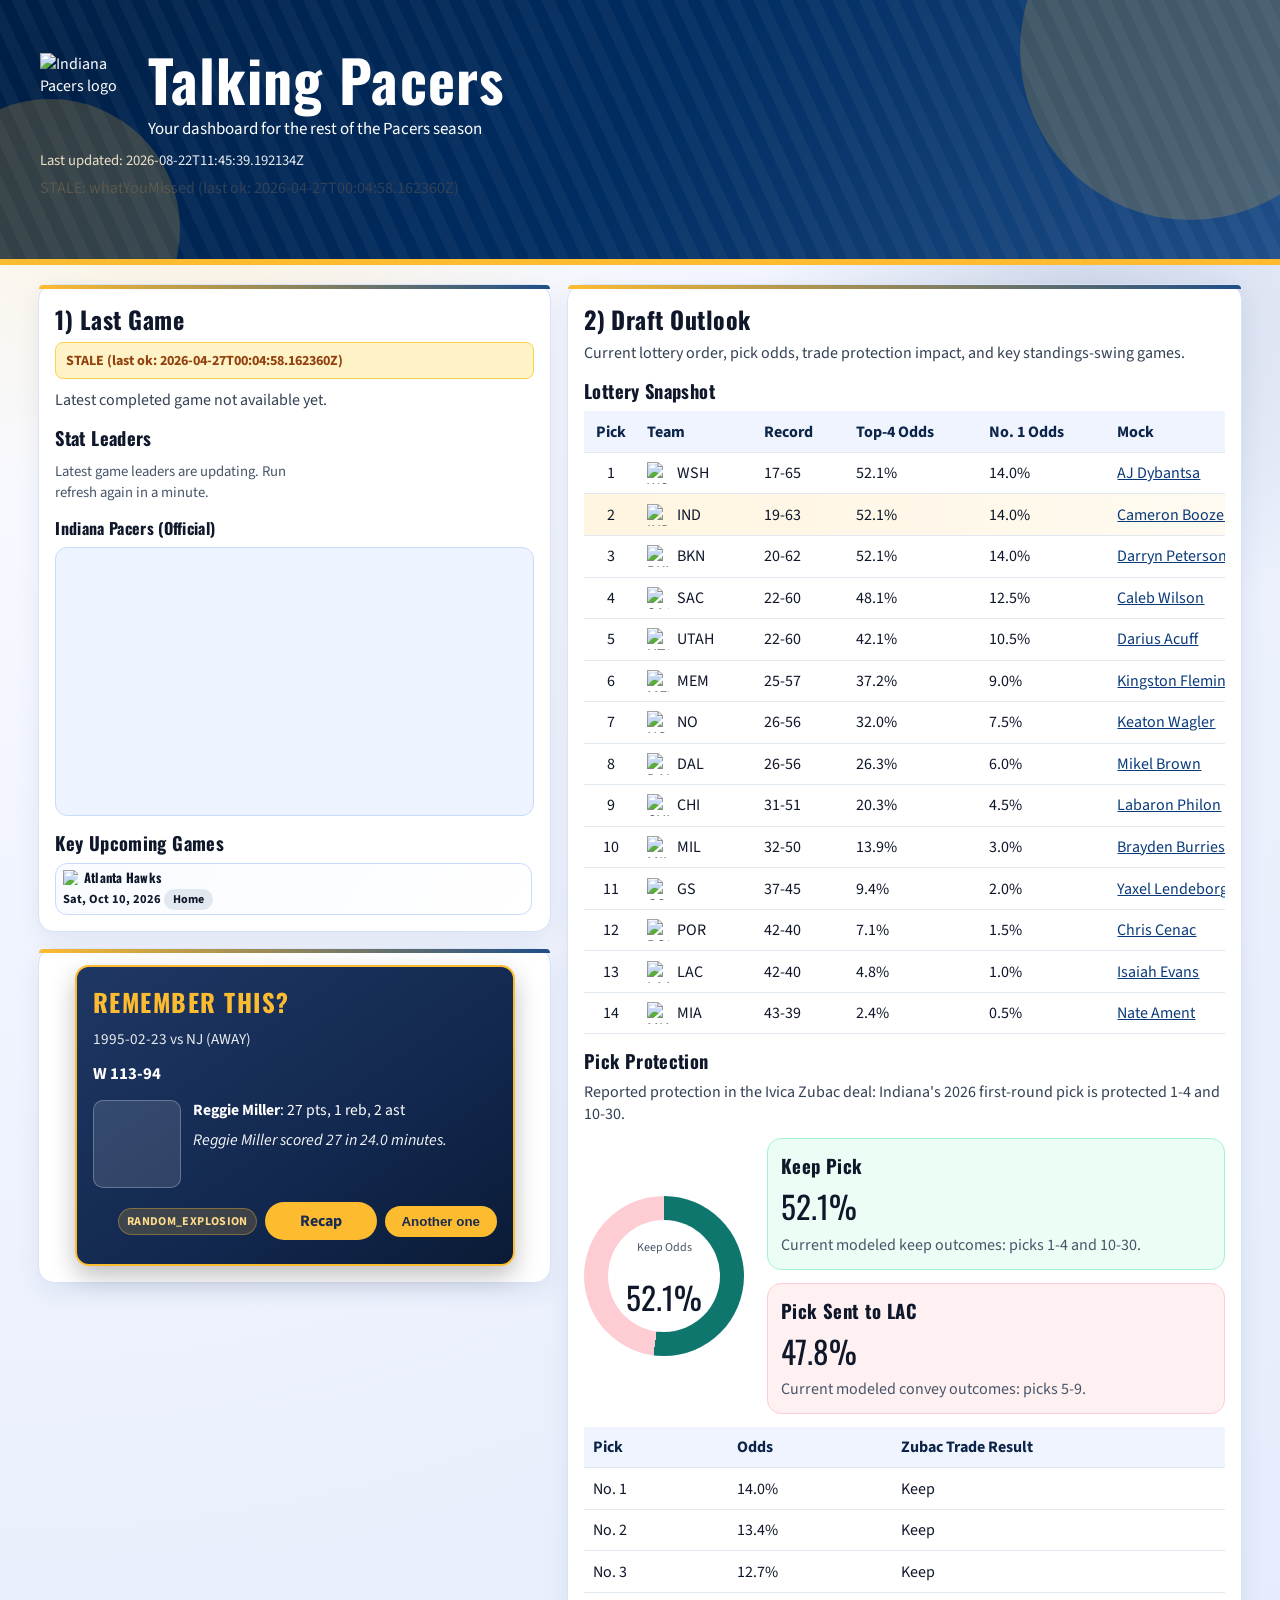
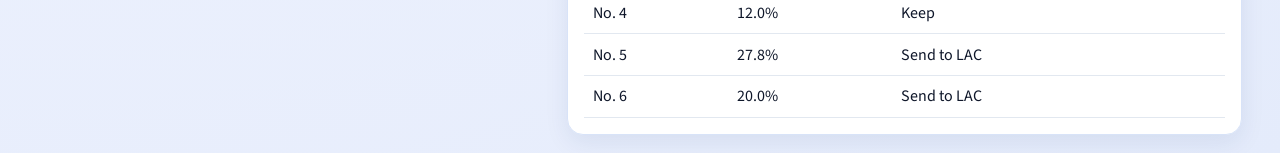
==== commit bbb0e93b: "Restore static Talking Pacers site and add Pages deploy" ====
--- a/index.html
+++ b/index.html
@@ -6,507 +6,107 @@
     <title>Talking Pacers</title>
     <link rel="preconnect" href="https://fonts.googleapis.com" />
     <link rel="preconnect" href="https://fonts.gstatic.com" crossorigin />
-    <link href="https://fonts.googleapis.com/css2?family=Oswald:wght@400;600;700&family=Source+Sans+3:wght@400;500;600&display=swap" rel="stylesheet" />
-    <style>
-      :root {
-        --bg: #06152d;
-        --bg-deep: #03101f;
-        --panel: rgba(255, 255, 255, 0.95);
-        --ink: #0f172a;
-        --muted: #4c5a70;
-        --line: rgba(255, 255, 255, 0.12);
-        --gold: #fdbb30;
-      }
-
-      * { box-sizing: border-box; }
-
-      body {
-        margin: 0;
-        min-height: 100vh;
-        font-family: "Source Sans 3", "Helvetica Neue", sans-serif;
-        color: #fff;
-        background:
-          radial-gradient(circle at top left, rgba(253, 187, 48, 0.22), transparent 22%),
-          radial-gradient(circle at 80% 10%, rgba(31, 93, 170, 0.28), transparent 24%),
-          linear-gradient(160deg, var(--bg) 0%, var(--bg-deep) 100%);
-      }
-
-      .shell {
-        min-height: 100vh;
-        display: grid;
-        place-items: center;
-        padding: 24px;
-      }
-
-      .card {
-        width: min(100%, 860px);
-        background:
-          linear-gradient(180deg, rgba(255, 255, 255, 0.14), rgba(255, 255, 255, 0.05)),
-          rgba(4, 18, 36, 0.72);
-        border: 1px solid var(--line);
-        border-radius: 32px;
-        box-shadow: 0 24px 80px rgba(0, 0, 0, 0.34);
-        padding: 32px;
-        position: relative;
-        overflow: hidden;
-        backdrop-filter: blur(20px);
-      }
-
-      .card::before {
-        content: "";
-        position: absolute;
-        inset: 0;
-        background:
-          linear-gradient(135deg, rgba(253, 187, 48, 0.16), transparent 32%),
-          linear-gradient(210deg, rgba(31, 93, 170, 0.28), transparent 40%);
-        pointer-events: none;
-      }
-
-      .lock-btn {
-        position: absolute;
-        top: 16px;
-        right: 16px;
-        z-index: 1;
-        border: 1px solid rgba(255, 255, 255, 0.18);
-        background: rgba(255, 255, 255, 0.08);
-        color: rgba(255, 255, 255, 0.86);
-        border-radius: 999px;
-        padding: 8px 12px;
-        font: inherit;
-        cursor: pointer;
-        backdrop-filter: blur(8px);
-      }
-
-      .lock-btn:hover {
-        color: #fff;
-        border-color: rgba(253, 187, 48, 0.44);
-      }
-
-      .gate, .app { display: none; }
-      .gate.active, .app.active { display: block; }
-      .gate, .app { position: relative; z-index: 1; }
-
-      .brand {
-        display: flex;
-        align-items: center;
-        gap: 14px;
-        margin-bottom: 20px;
-      }
-
-      .brand-logo {
-        width: 56px;
-        height: 56px;
-        border-radius: 16px;
-        background: rgba(255, 255, 255, 0.94);
-        padding: 8px;
-        box-shadow: 0 12px 24px rgba(0, 0, 0, 0.18);
-      }
-
-      .brand-mark {
-        margin: 0;
-        color: rgba(255, 255, 255, 0.78);
-        font-size: 0.82rem;
-        letter-spacing: 0.22em;
-        text-transform: uppercase;
-      }
-
-      h1 {
-        margin: 0 0 10px;
-        font-family: Oswald, sans-serif;
-        font-size: clamp(2.2rem, 8vw, 4.8rem);
-        line-height: 0.95;
-        letter-spacing: 0.02em;
-        color: #ffffff;
-        text-wrap: balance;
-      }
-
-      .field,
-      .ask-box {
-        width: 100%;
-        border: 1px solid rgba(255, 255, 255, 0.16);
-        border-radius: 22px;
-        padding: 18px 20px;
-        font: inherit;
-        font-size: 1.02rem;
-        color: var(--ink);
-        background: var(--panel);
-        resize: vertical;
-        box-shadow: inset 0 1px 0 rgba(255, 255, 255, 0.22);
-      }
-
-      .field { margin-bottom: 12px; }
-
-      .field:focus,
-      .ask-box:focus {
-        outline: 2px solid rgba(253, 187, 48, 0.7);
-        outline-offset: 2px;
-      }
-
-      .chat-thread {
-        display: grid;
-        gap: 14px;
-        margin: 22px 0 0;
-      }
-
-      .message {
-        border-radius: 22px;
-        padding: 16px 18px;
-        max-width: 88%;
-        white-space: pre-wrap;
-        line-height: 1.55;
-      }
-
-      .message-user {
-        justify-self: end;
-        background: linear-gradient(135deg, rgba(253, 187, 48, 0.95), rgba(245, 166, 0, 0.95));
-        color: #17263e;
-      }
-
-      .message-assistant {
-        justify-self: start;
-        background: rgba(255, 255, 255, 0.12);
-        border: 1px solid rgba(255, 255, 255, 0.1);
-        color: #f8fbff;
-      }
-
-      .message-sources {
-        margin-top: 14px;
-        padding-top: 12px;
-        border-top: 1px solid rgba(255, 255, 255, 0.12);
-      }
-
-      .sources-title {
-        margin: 0 0 8px;
-        font-size: 0.92rem;
-        color: rgba(255, 255, 255, 0.74);
-        text-transform: uppercase;
-        letter-spacing: 0.08em;
-      }
-
-      .sources-list {
-        display: grid;
-        gap: 8px;
-      }
-
-      .source-link,
-      .source-text {
-        font-size: 0.98rem;
-      }
-
-      .source-link {
-        color: #ffe29a;
-        text-decoration: none;
-      }
-
-      .source-link:hover { text-decoration: underline; }
-      .source-text { color: rgba(255, 255, 255, 0.8); }
-
-      .actions {
-        display: flex;
-        gap: 12px;
-        margin-top: 14px;
-        align-items: center;
-        flex-wrap: wrap;
-      }
-
-      .debug-toggle {
-        display: inline-flex;
-        align-items: center;
-        gap: 8px;
-        color: rgba(255, 255, 255, 0.78);
-        font-size: 0.95rem;
-      }
-
-      .debug-panel {
-        margin-top: 14px;
-        padding-top: 12px;
-        border-top: 1px solid rgba(255, 255, 255, 0.12);
-      }
-
-      .debug-title {
-        margin: 0 0 8px;
-        font-size: 0.92rem;
-        color: rgba(255, 255, 255, 0.74);
-        text-transform: uppercase;
-        letter-spacing: 0.08em;
-      }
-
-      .debug-pre {
-        margin: 0;
-        padding: 12px;
-        border-radius: 14px;
-        background: rgba(3, 16, 31, 0.5);
-        color: rgba(255, 255, 255, 0.88);
-        font-size: 0.9rem;
-        overflow-x: auto;
-        white-space: pre-wrap;
-      }
-
-      .btn {
-        border: 0;
-        border-radius: 999px;
-        padding: 12px 20px;
-        font: inherit;
-        font-weight: 700;
-        cursor: pointer;
-      }
-
-      .btn-primary {
-        background: linear-gradient(135deg, var(--gold), #f5a600);
-        color: #17263e;
-        box-shadow: 0 10px 24px rgba(253, 187, 48, 0.28);
-      }
-
-      .status {
-        min-height: 24px;
-        margin-top: 12px;
-        color: rgba(255, 255, 255, 0.74);
-      }
-
-      @media (max-width: 640px) {
-        .card { padding: 24px; border-radius: 24px; }
-        .brand-logo { width: 48px; height: 48px; }
-        .message { max-width: 100%; }
-      }
-    </style>
+    <link href="https://fonts.googleapis.com/css2?family=Oswald:wght@400;600;700&family=Source+Sans+3:wght@400;600;700&display=swap" rel="stylesheet" />
+    <link rel="stylesheet" href="styles.css?v=20260224-4" />
   </head>
   <body>
-    <div class="shell">
-      <main class="card" aria-live="polite">
-        <button id="logoutButton" class="lock-btn" type="button" hidden title="Lock and log out">Lock</button>
+    <header class="hero">
+      <div class="hero__overlay"></div>
+      <div class="hero__content">
+        <div class="hero__brand">
+          <img class="hero-logo" src="https://cdn.nba.com/logos/nba/1610612754/primary/L/logo.svg" alt="Indiana Pacers logo" />
+          <div>
+            <h1>Talking Pacers</h1>
+            <p class="subtitle">Your dashboard for the rest of the Pacers season</p>
+          </div>
+        </div>
+      </div>
+    </header>
 
-        <section id="passwordGate" class="gate active" aria-labelledby="gate-title">
-          <div class="brand" aria-hidden="true">
-            <img class="brand-logo" src="https://cdn.nba.com/logos/nba/1610612754/primary/L/logo.svg" alt="" />
-            <p class="brand-mark">Indiana Pacers</p>
+    <main>
+      <div class="dashboard-grid">
+        <div class="left-column">
+          <section class="panel panel-missed" aria-labelledby="missed-title">
+            <h2 id="missed-title">1) Last Game</h2>
+            <p id="missed-meta" class="section-note"></p>
+            <h3 class="subhead">Stat Leaders</h3>
+            <div id="missed-grid" class="leader-grid"></div>
+            <div id="missed-highlight" class="highlight-wrap"></div>
+            <h3 class="subhead">Key Upcoming Games</h3>
+            <div id="games-list" class="games"></div>
+          </section>
+        </div>
+
+        <section class="panel panel-draft" aria-labelledby="draft-title">
+          <h2 id="draft-title">2) Draft Outlook</h2>
+          <p class="section-note">Current lottery order, pick odds, trade protection impact, and key standings-swing games.</p>
+
+          <h3 class="subhead">Lottery Snapshot</h3>
+          <div id="standings-table" class="table-wrap"></div>
+
+          <h3 class="subhead">Pick Protection</h3>
+          <p id="protection-summary" class="section-note"></p>
+          <div class="odds-viz-wrap">
+            <div id="odds-ring" class="odds-ring">
+              <div class="odds-ring__inner">
+                <p class="odds-ring__label">Keep Odds</p>
+                <p id="keep-pct-ring" class="odds-ring__value"></p>
+              </div>
+            </div>
+            <div class="odds-grid">
+              <article class="odds-card keep">
+                <h3>Keep Pick</h3>
+                <p id="keep-pct" class="big-pct"></p>
+                <p id="keep-detail" class="muted"></p>
+              </article>
+              <article class="odds-card send">
+                <h3>Pick Sent to LAC</h3>
+                <p id="send-pct" class="big-pct"></p>
+                <p id="send-detail" class="muted"></p>
+              </article>
+            </div>
           </div>
-          <h1 id="gate-title">Talking Pacers</h1>
-          <input id="passwordInput" class="field" type="password" placeholder="Password" autocomplete="current-password" />
-          <div class="actions">
-            <button id="unlockButton" class="btn btn-primary" type="button">Enter</button>
-          </div>
-          <p id="gateStatus" class="status"></p>
+          <div id="pick-odds-breakdown" class="table-wrap"></div>
+
         </section>
 
-        <section id="chatApp" class="app" aria-labelledby="app-title">
-          <div class="brand" aria-hidden="true">
-            <img class="brand-logo" src="https://cdn.nba.com/logos/nba/1610612754/primary/L/logo.svg" alt="" />
-            <p class="brand-mark">Indiana Pacers</p>
-          </div>
-          <h1 id="app-title">Let's talk pacers.</h1>
-          <div id="chatThread" class="chat-thread"></div>
-          <textarea id="questionInput" class="ask-box" rows="4"></textarea>
-          <div class="actions">
-            <button id="askButton" class="btn btn-primary" type="button">Ask</button>
-            <label class="debug-toggle">
-              <input id="debugToggle" type="checkbox" />
-              Debug
-            </label>
-          </div>
-          <p id="askStatus" class="status"></p>
-        </section>
-      </main>
-    </div>
+      </div>
 
-    <script>
-      const PASSWORD = 'IkeDiogu';
-      const ACCESS_KEY = 'talking_pacers_access';
-      const conversation = [];
+    </main>
 
-      const passwordGate = document.getElementById('passwordGate');
-      const chatApp = document.getElementById('chatApp');
-      const passwordInput = document.getElementById('passwordInput');
-      const gateStatus = document.getElementById('gateStatus');
-      const askStatus = document.getElementById('askStatus');
-      const questionInput = document.getElementById('questionInput');
-      const logoutButton = document.getElementById('logoutButton');
-      const askButton = document.getElementById('askButton');
-      const chatThread = document.getElementById('chatThread');
-      const debugToggle = document.getElementById('debugToggle');
-      const searchParams = new URLSearchParams(window.location.search);
+    <script src="script.js?v=20260224-4"></script>
+    <script type="module">
+      import { FEATURES } from './config/features.js';
 
-      if (searchParams.get('debug') === '1') {
-        debugToggle.checked = true;
-      }
-
-      function sourceLabel(source) {
-        const bits = [];
-        if (source.date) bits.push(source.date);
-        if (source.opponent) bits.push(`vs ${source.opponent}`);
-        return bits.length > 0 ? `${source.title} (${bits.join(', ')})` : source.title;
-      }
-
-      function renderConversation() {
-        chatThread.innerHTML = '';
-
-        for (const message of conversation) {
-          const bubble = document.createElement('article');
-          bubble.className = `message message-${message.role}`;
-          bubble.textContent = message.content;
-
-          if (message.role === 'assistant' && Array.isArray(message.sources) && message.sources.length > 0) {
-            const sourcesWrap = document.createElement('div');
-            sourcesWrap.className = 'message-sources';
-
-            const title = document.createElement('p');
-            title.className = 'sources-title';
-            title.textContent = 'Sources';
-            sourcesWrap.appendChild(title);
-
-            const list = document.createElement('div');
-            list.className = 'sources-list';
-
-            for (const source of message.sources) {
-              if (source.url) {
-                const link = document.createElement('a');
-                link.className = 'source-link';
-                link.href = source.url;
-                link.target = '_blank';
-                link.rel = 'noreferrer';
-                link.textContent = sourceLabel(source);
-                list.appendChild(link);
-              } else {
-                const text = document.createElement('p');
-                text.className = 'source-text';
-                text.textContent = `${sourceLabel(source)} — No source link available.`;
-                list.appendChild(text);
-              }
-            }
-
-            sourcesWrap.appendChild(list);
-            bubble.appendChild(sourcesWrap);
-          }
-
-          if (message.role === 'assistant' && message.debug) {
-            const debugWrap = document.createElement('div');
-            debugWrap.className = 'debug-panel';
-
-            const debugTitle = document.createElement('p');
-            debugTitle.className = 'debug-title';
-            debugTitle.textContent = 'Retrieval Debug';
-            debugWrap.appendChild(debugTitle);
-
-            const debugPre = document.createElement('pre');
-            debugPre.className = 'debug-pre';
-            debugPre.textContent = JSON.stringify(message.debug, null, 2);
-            debugWrap.appendChild(debugPre);
-
-            bubble.appendChild(debugWrap);
-          }
-
-          chatThread.appendChild(bubble);
+      async function loadRememberThisCard() {
+        try {
+          const mod = await import('./components/RememberThisCard.jsx');
+          return mod.default;
+        } catch (_err) {
+          const response = await fetch('./components/RememberThisCard.jsx', { cache: 'no-store' });
+          const source = await response.text();
+          const blobUrl = URL.createObjectURL(new Blob([source], { type: 'text/javascript' }));
+          const mod = await import(blobUrl);
+          URL.revokeObjectURL(blobUrl);
+          return mod.default;
         }
       }
 
-      function setUnlocked(unlocked) {
-        if (unlocked) {
-          localStorage.setItem(ACCESS_KEY, 'granted');
-          passwordGate.classList.remove('active');
-          chatApp.classList.add('active');
-          logoutButton.hidden = false;
-          questionInput.focus();
-          return;
+      if (FEATURES.rememberThis) {
+        const grid = document.querySelector('.dashboard-grid');
+        if (grid) {
+          const RememberThisCard = await loadRememberThisCard();
+          const section = document.createElement('section');
+          section.className = 'panel remember-this-section';
+          section.setAttribute('aria-label', 'Remember This?');
+          section.appendChild(RememberThisCard());
+          const leftColumn = grid.querySelector('.left-column');
+          if (leftColumn) {
+            leftColumn.appendChild(section);
+          } else {
+            grid.appendChild(section);
+          }
         }
-
-        localStorage.removeItem(ACCESS_KEY);
-        passwordGate.classList.add('active');
-        chatApp.classList.remove('active');
-        logoutButton.hidden = true;
-        conversation.length = 0;
-        renderConversation();
-        askStatus.textContent = '';
-        gateStatus.textContent = '';
-        passwordInput.value = '';
-        questionInput.value = '';
-        passwordInput.focus();
-      }
-
-      function handleUnlock() {
-        if (passwordInput.value === PASSWORD) {
-          setUnlocked(true);
-        } else {
-          gateStatus.textContent = 'Incorrect password.';
-        }
-      }
-
-      async function handleAsk() {
-        const question = questionInput.value.trim();
-        if (!question) {
-          askStatus.textContent = 'Enter a question first.';
-          return;
-        }
-
-        const history = conversation.map((message) => ({
-          role: message.role,
-          content: message.content,
-          resolvedContext: message.resolvedContext || null
-        }));
-
-        conversation.push({ role: 'user', content: question });
-        renderConversation();
-        questionInput.value = '';
-
-        askButton.disabled = true;
-        askButton.textContent = 'Thinking...';
-        askStatus.textContent = 'Loading...';
-
-        try {
-          const response = await fetch('/api/ask', {
-            method: 'POST',
-            headers: { 'Content-Type': 'application/json' },
-            body: JSON.stringify({ question, history, debug: debugToggle.checked })
-          });
-
-          const payload = await response.json().catch(() => null);
-          if (!response.ok) {
-            throw new Error(payload?.error || 'OpenAI request failed.');
-          }
-
-          if (typeof payload?.answer !== 'string' || !payload.answer.trim()) {
-            throw new Error('Malformed response from server.');
-          }
-
-          conversation.push({
-            role: 'assistant',
-            content: payload.answer.trim(),
-            sources: Array.isArray(payload?.sources) ? payload.sources : [],
-            debug: payload?.debug || null,
-            resolvedContext: payload?.resolvedContext || null
-          });
-          renderConversation();
-          askStatus.textContent = '';
-        } catch (error) {
-          conversation.pop();
-          renderConversation();
-          askStatus.textContent = error.message || 'Something went wrong.';
-        } finally {
-          askButton.disabled = false;
-          askButton.textContent = 'Ask';
-          questionInput.focus();
-        }
-      }
-
-      document.getElementById('unlockButton').addEventListener('click', handleUnlock);
-      passwordInput.addEventListener('keydown', (event) => {
-        if (event.key === 'Enter') {
-          event.preventDefault();
-          handleUnlock();
-        }
-      });
-
-      askButton.addEventListener('click', handleAsk);
-      questionInput.addEventListener('keydown', (event) => {
-        if ((event.metaKey || event.ctrlKey) && event.key === 'Enter') {
-          event.preventDefault();
-          handleAsk();
-        }
-      });
-      logoutButton.addEventListener('click', () => setUnlocked(false));
-
-      if (localStorage.getItem(ACCESS_KEY) === 'granted') {
-        setUnlocked(true);
-      } else {
-        passwordInput.focus();
       }
     </script>
   </body>
--- a/styles.css
+++ b/styles.css
@@ -0,0 +1,613 @@
+:root {
+  --pacers-blue: #002d62;
+  --pacers-yellow: #fdbb30;
+  --pacers-slate: #1f4e88;
+  --ink: #0f172a;
+  --panel: #ffffff;
+  --line: #d8e3f8;
+  --danger: #be123c;
+  --success: #0f766e;
+}
+
+* {
+  box-sizing: border-box;
+}
+
+body {
+  margin: 0;
+  font-family: "Source Sans 3", "Helvetica Neue", sans-serif;
+  color: var(--ink);
+  background:
+    radial-gradient(circle at 15% 5%, rgba(253, 187, 48, 0.2) 0, transparent 22%),
+    radial-gradient(circle at 85% 18%, rgba(0, 45, 98, 0.14) 0, transparent 18%),
+    radial-gradient(circle at top left, #ffffff 0%, #f2f5ff 38%, #e4ebfb 100%);
+}
+
+.hero {
+  position: relative;
+  overflow: hidden;
+  color: #fff;
+  background: linear-gradient(125deg, #001f46 0%, #002d62 50%, #1f4e88 100%);
+  border-bottom: 6px solid var(--pacers-yellow);
+}
+
+.hero::before,
+.hero::after {
+  content: "";
+  position: absolute;
+  border-radius: 999px;
+  background: rgba(253, 187, 48, 0.2);
+}
+
+.hero::before {
+  width: 340px;
+  height: 340px;
+  top: -120px;
+  right: -80px;
+}
+
+.hero::after {
+  width: 260px;
+  height: 260px;
+  bottom: -100px;
+  left: -80px;
+}
+
+.hero__overlay {
+  position: absolute;
+  inset: 0;
+  background: repeating-linear-gradient(
+    65deg,
+    rgba(255, 255, 255, 0.04) 0,
+    rgba(255, 255, 255, 0.04) 12px,
+    transparent 12px,
+    transparent 24px
+  );
+}
+
+.hero__content {
+  position: relative;
+  max-width: 1240px;
+  margin: 0 auto;
+  padding: 3rem 1.25rem;
+}
+
+.hero__brand {
+  display: flex;
+  gap: 1rem;
+  align-items: center;
+}
+
+.hero-logo {
+  width: 92px;
+  height: 92px;
+  object-fit: contain;
+  filter: drop-shadow(0 8px 18px rgba(0, 0, 0, 0.35));
+}
+
+.eyebrow {
+  margin: 0;
+  font-family: Oswald, sans-serif;
+  text-transform: uppercase;
+  letter-spacing: 0.08em;
+  color: var(--pacers-yellow);
+}
+
+h1,
+h2,
+h3 {
+  font-family: Oswald, sans-serif;
+  letter-spacing: 0.02em;
+  margin: 0;
+}
+
+h1 {
+  margin-top: 0.18rem;
+  font-size: clamp(2rem, 6vw, 3.6rem);
+  line-height: 1;
+}
+
+.subtitle {
+  margin: 0.55rem 0;
+  max-width: 780px;
+  font-size: 1.06rem;
+}
+
+.as-of {
+  margin: 0;
+  font-size: 0.92rem;
+  opacity: 0.9;
+}
+
+main {
+  max-width: 1240px;
+  margin: 0 auto;
+  padding: 1.15rem;
+  display: grid;
+  gap: 1rem;
+}
+
+.dashboard-grid {
+  display: grid;
+  gap: 1rem;
+  grid-template-columns: minmax(320px, 0.95fr) minmax(520px, 1.25fr);
+  align-items: start;
+}
+
+.left-column {
+  display: grid;
+  gap: 1rem;
+  align-content: start;
+}
+
+.panel-draft {
+  align-self: start;
+}
+
+.panel {
+  background: var(--panel);
+  border: 1px solid var(--line);
+  border-radius: 16px;
+  padding: 1rem;
+  box-shadow: 0 8px 24px rgba(0, 45, 98, 0.08);
+  position: relative;
+}
+
+.panel::before {
+  content: "";
+  position: absolute;
+  top: 0;
+  left: 0;
+  right: 0;
+  height: 4px;
+  border-radius: 16px 16px 0 0;
+  background: linear-gradient(90deg, var(--pacers-yellow), var(--pacers-slate));
+}
+
+.subhead {
+  margin-top: 0.8rem;
+  margin-bottom: 0.45rem;
+  font-size: 1.15rem;
+}
+
+.section-note {
+  margin: 0.35rem 0 0.8rem;
+  color: #334155;
+}
+
+.table-wrap {
+  overflow-x: auto;
+}
+
+table {
+  width: 100%;
+  border-collapse: collapse;
+  min-width: 720px;
+}
+
+th,
+td {
+  padding: 0.58rem;
+  border-bottom: 1px solid #e2e8f0;
+  text-align: left;
+}
+
+th {
+  background: #eff4ff;
+  color: #0b2447;
+  font-weight: 700;
+}
+
+.draft-table th:first-child,
+.draft-table td:first-child {
+  width: 54px;
+  text-align: center;
+}
+
+tr.pacers-row {
+  background: linear-gradient(90deg, rgba(253, 187, 48, 0.15) 0%, rgba(253, 187, 48, 0.06) 100%);
+}
+
+.team-cell {
+  display: flex;
+  align-items: center;
+  gap: 0.45rem;
+}
+
+.team-logo {
+  width: 22px;
+  height: 22px;
+  object-fit: contain;
+}
+
+.odds-viz-wrap {
+  display: grid;
+  grid-template-columns: 170px 1fr;
+  gap: 0.8rem;
+  align-items: center;
+  margin-bottom: 0.8rem;
+}
+
+.odds-ring {
+  width: 160px;
+  height: 160px;
+  border-radius: 999px;
+  background: conic-gradient(var(--success) var(--keep-angle, 0deg), #fecdd3 0);
+  display: grid;
+  place-items: center;
+}
+
+.odds-ring__inner {
+  width: 112px;
+  height: 112px;
+  border-radius: 999px;
+  background: #fff;
+  display: grid;
+  place-items: center;
+  text-align: center;
+  padding: 0.4rem;
+}
+
+.odds-ring__label {
+  margin: 0;
+  font-size: 0.75rem;
+  color: #475569;
+}
+
+.odds-ring__value {
+  margin: 0;
+  font-family: Oswald, sans-serif;
+  font-size: 1.95rem;
+  line-height: 1;
+}
+
+.odds-grid {
+  display: grid;
+  gap: 0.8rem;
+}
+
+.odds-card {
+  border-radius: 14px;
+  padding: 0.82rem;
+  border: 1px solid transparent;
+}
+
+.odds-card.keep {
+  background: #ecfdf5;
+  border-color: #a7f3d0;
+}
+
+.odds-card.send {
+  background: #fff1f2;
+  border-color: #fecdd3;
+}
+
+.big-pct {
+  margin: 0.26rem 0;
+  font-size: 1.95rem;
+  font-family: Oswald, sans-serif;
+}
+
+.muted {
+  margin: 0;
+  color: #475569;
+}
+
+.games {
+  display: grid;
+  gap: 0.22rem;
+  grid-template-columns: 1fr;
+  max-height: 270px;
+  overflow-y: auto;
+  padding-right: 0.15rem;
+}
+
+.game-item {
+  border: 1px solid #c9dbfb;
+  background: linear-gradient(130deg, #f8fbff 0%, #ffffff 100%);
+  border-radius: 12px;
+  padding: 0.28rem 0.42rem;
+}
+
+.game-item.key-game {
+  border-color: #facc15;
+  background: linear-gradient(130deg, #fff9db 0%, #fffbeb 100%);
+}
+
+.game-heading {
+  display: flex;
+  align-items: center;
+  gap: 0.36rem;
+  font-size: 0.8rem;
+  margin: 0;
+}
+
+.game-logo {
+  width: 15px;
+  height: 15px;
+  object-fit: contain;
+}
+
+.badge {
+  display: inline-block;
+  background: #e2e8f0;
+  color: #0f172a;
+  border-radius: 999px;
+  padding: 0.12rem 0.55rem;
+  font-size: 0.75rem;
+  font-weight: 700;
+}
+
+.key-badge {
+  background: #facc15;
+  color: #111827;
+}
+
+.game-item p {
+  margin: 0.12rem 0 0;
+  font-size: 0.78rem;
+}
+
+.leader-grid {
+  display: grid;
+  grid-template-columns: repeat(2, minmax(0, 1fr));
+  gap: 0.65rem;
+}
+
+.highlight-wrap {
+  margin-top: 0.8rem;
+}
+
+.highlight-wrap h3 {
+  font-size: 1rem;
+  margin-bottom: 0.4rem;
+}
+
+.highlight-frame {
+  border: 1px solid #c9dbfb;
+  background: #eef4ff;
+  border-radius: 12px;
+  overflow: hidden;
+  aspect-ratio: 16 / 9;
+}
+
+.highlight-frame iframe {
+  width: 100%;
+  height: 100%;
+  border: 0;
+}
+
+.leader-card {
+  border: 1px solid #dbeafe;
+  border-radius: 12px;
+  background: #f9fbff;
+  padding: 0.68rem;
+  display: grid;
+  grid-template-columns: 56px 1fr;
+  gap: 0.68rem;
+  align-items: center;
+}
+
+.leader-photo {
+  width: 56px;
+  height: 56px;
+  border-radius: 10px;
+  object-fit: cover;
+  background: #eef2ff;
+  border: 1px solid #c9d6f2;
+}
+
+.stat-chip {
+  display: inline-block;
+  border-radius: 999px;
+  background: #dbeafe;
+  color: #1e3a8a;
+  font-weight: 700;
+  font-size: 0.72rem;
+  padding: 0.12rem 0.46rem;
+}
+
+.leader-name {
+  margin: 0.2rem 0 0;
+  font-weight: 700;
+}
+
+.leader-statline {
+  margin: 0;
+  font-weight: 700;
+  color: #1e3a8a;
+}
+
+.result-loss {
+  color: #15803d;
+  font-weight: 700;
+}
+
+.result-win {
+  color: #b91c1c;
+  font-weight: 700;
+}
+
+.small {
+  margin: 0.2rem 0 0;
+  color: #475569;
+  font-size: 0.92rem;
+}
+
+.status-banner {
+  margin: 0.35rem 0 0.65rem;
+  padding: 0.45rem 0.6rem;
+  border-radius: 8px;
+  font-size: 0.88rem;
+  font-weight: 700;
+}
+
+.status-banner-disabled {
+  background: #fee2e2;
+  color: #991b1b;
+  border: 1px solid #fca5a5;
+}
+
+.status-banner-stale {
+  background: #fef3c7;
+  color: #92400e;
+  border: 1px solid #fcd34d;
+}
+
+.status-banner-live {
+  background: #dbeafe;
+  color: #1e3a8a;
+  border: 1px solid #93c5fd;
+}
+
+.sources ul {
+  margin: 0.5rem 0 0;
+  padding-left: 1rem;
+}
+
+.sources li {
+  margin: 0.4rem 0;
+}
+
+a {
+  color: #0a3a7a;
+}
+
+@media (max-width: 980px) {
+  .dashboard-grid {
+    grid-template-columns: 1fr;
+  }
+
+  .odds-viz-wrap {
+    grid-template-columns: 1fr;
+    justify-items: start;
+  }
+}
+
+@media (max-width: 700px) {
+  .hero__content {
+    padding: 2.25rem 1rem;
+  }
+
+  .hero__brand {
+    flex-direction: column;
+    align-items: flex-start;
+  }
+
+  .hero-logo {
+    width: 72px;
+    height: 72px;
+  }
+
+  .panel {
+    padding: 0.85rem;
+  }
+
+  .leader-card {
+    grid-template-columns: 48px 1fr;
+  }
+
+  .leader-photo {
+    width: 48px;
+    height: 48px;
+  }
+
+  .leader-grid {
+    grid-template-columns: 1fr;
+  }
+}
+
+@media (max-width: 768px) {
+  html,
+  body {
+    max-width: 100%;
+    overflow-x: hidden;
+  }
+
+  main {
+    padding: 0.9rem 0.75rem;
+  }
+
+  .dashboard-grid,
+  .panel,
+  .odds-viz-wrap,
+  .odds-grid,
+  .leader-grid,
+  .leader-card {
+    min-width: 0;
+  }
+
+  .panel {
+    border-radius: 14px;
+  }
+
+  .table-wrap {
+    width: 100%;
+    max-width: 100%;
+  }
+
+  table {
+    min-width: 640px;
+  }
+
+  th,
+  td {
+    padding: 0.5rem;
+    font-size: 0.92rem;
+  }
+
+  .team-cell,
+  .game-heading {
+    flex-wrap: wrap;
+  }
+
+  .odds-viz-wrap {
+    gap: 0.7rem;
+  }
+
+  .odds-ring {
+    width: 140px;
+    height: 140px;
+  }
+
+  .odds-ring__inner {
+    width: 96px;
+    height: 96px;
+  }
+
+  .odds-ring__value,
+  .big-pct {
+    font-size: 1.7rem;
+  }
+
+  .games {
+    max-height: 250px;
+  }
+}
+
+@media (max-width: 480px) {
+  .hero__content {
+    padding: 2rem 0.85rem;
+  }
+
+  main {
+    padding: 0.75rem 0.55rem;
+  }
+
+  .panel {
+    padding: 0.75rem;
+  }
+
+  .subhead {
+    font-size: 1.05rem;
+  }
+
+  table {
+    min-width: 560px;
+  }
+
+  th,
+  td {
+    font-size: 0.86rem;
+  }
+}
